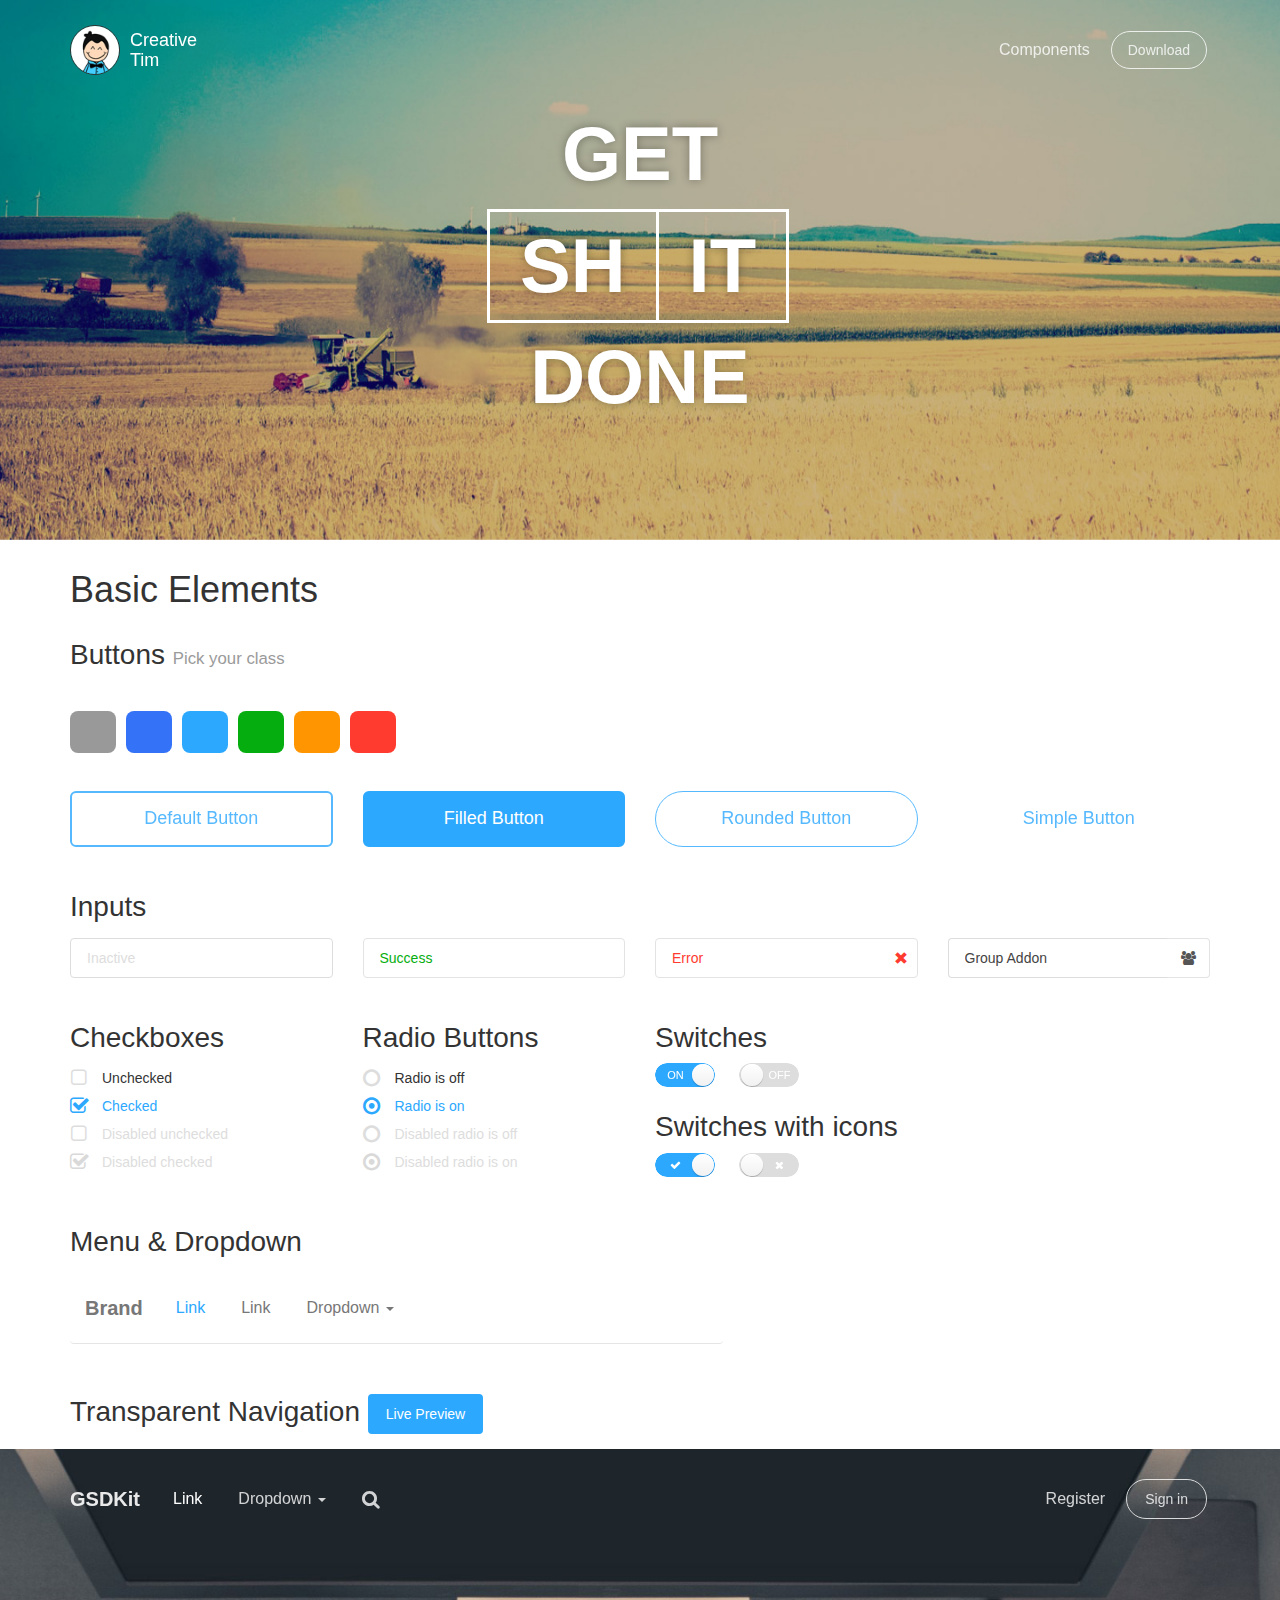
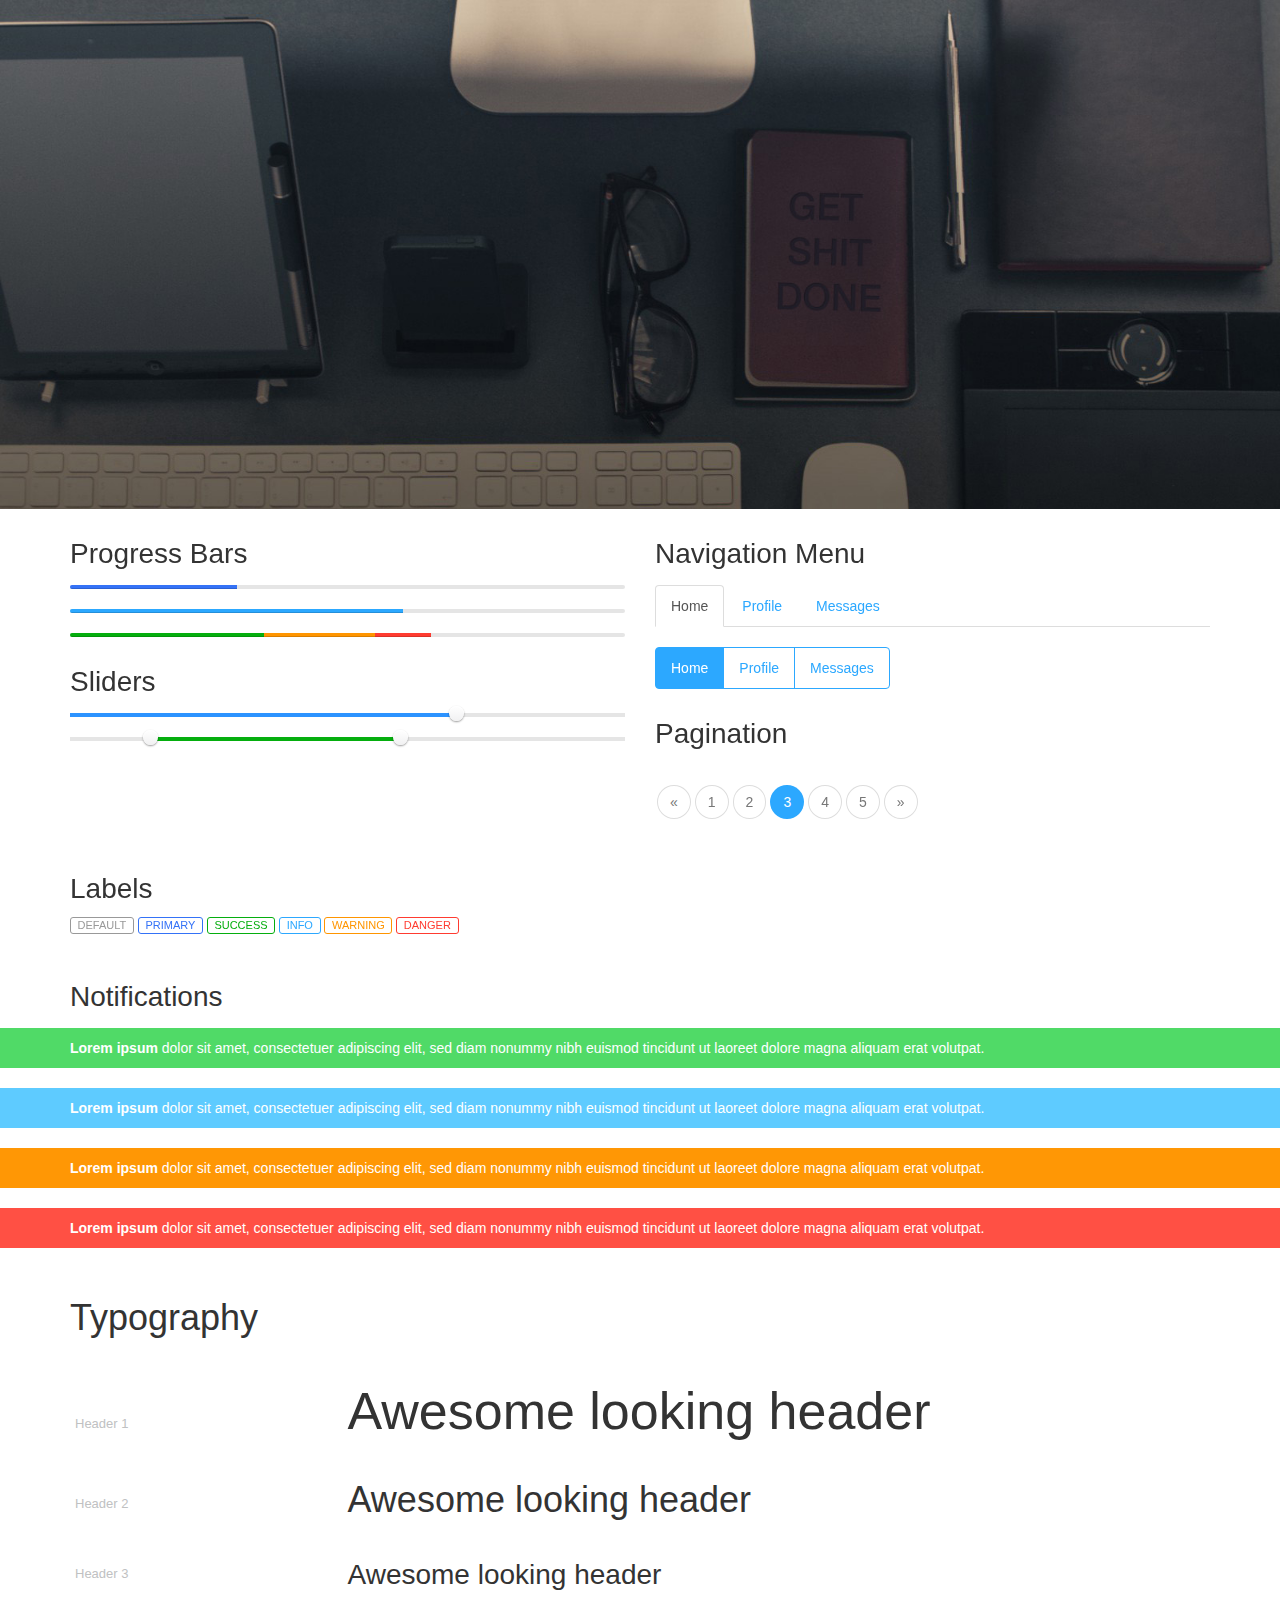
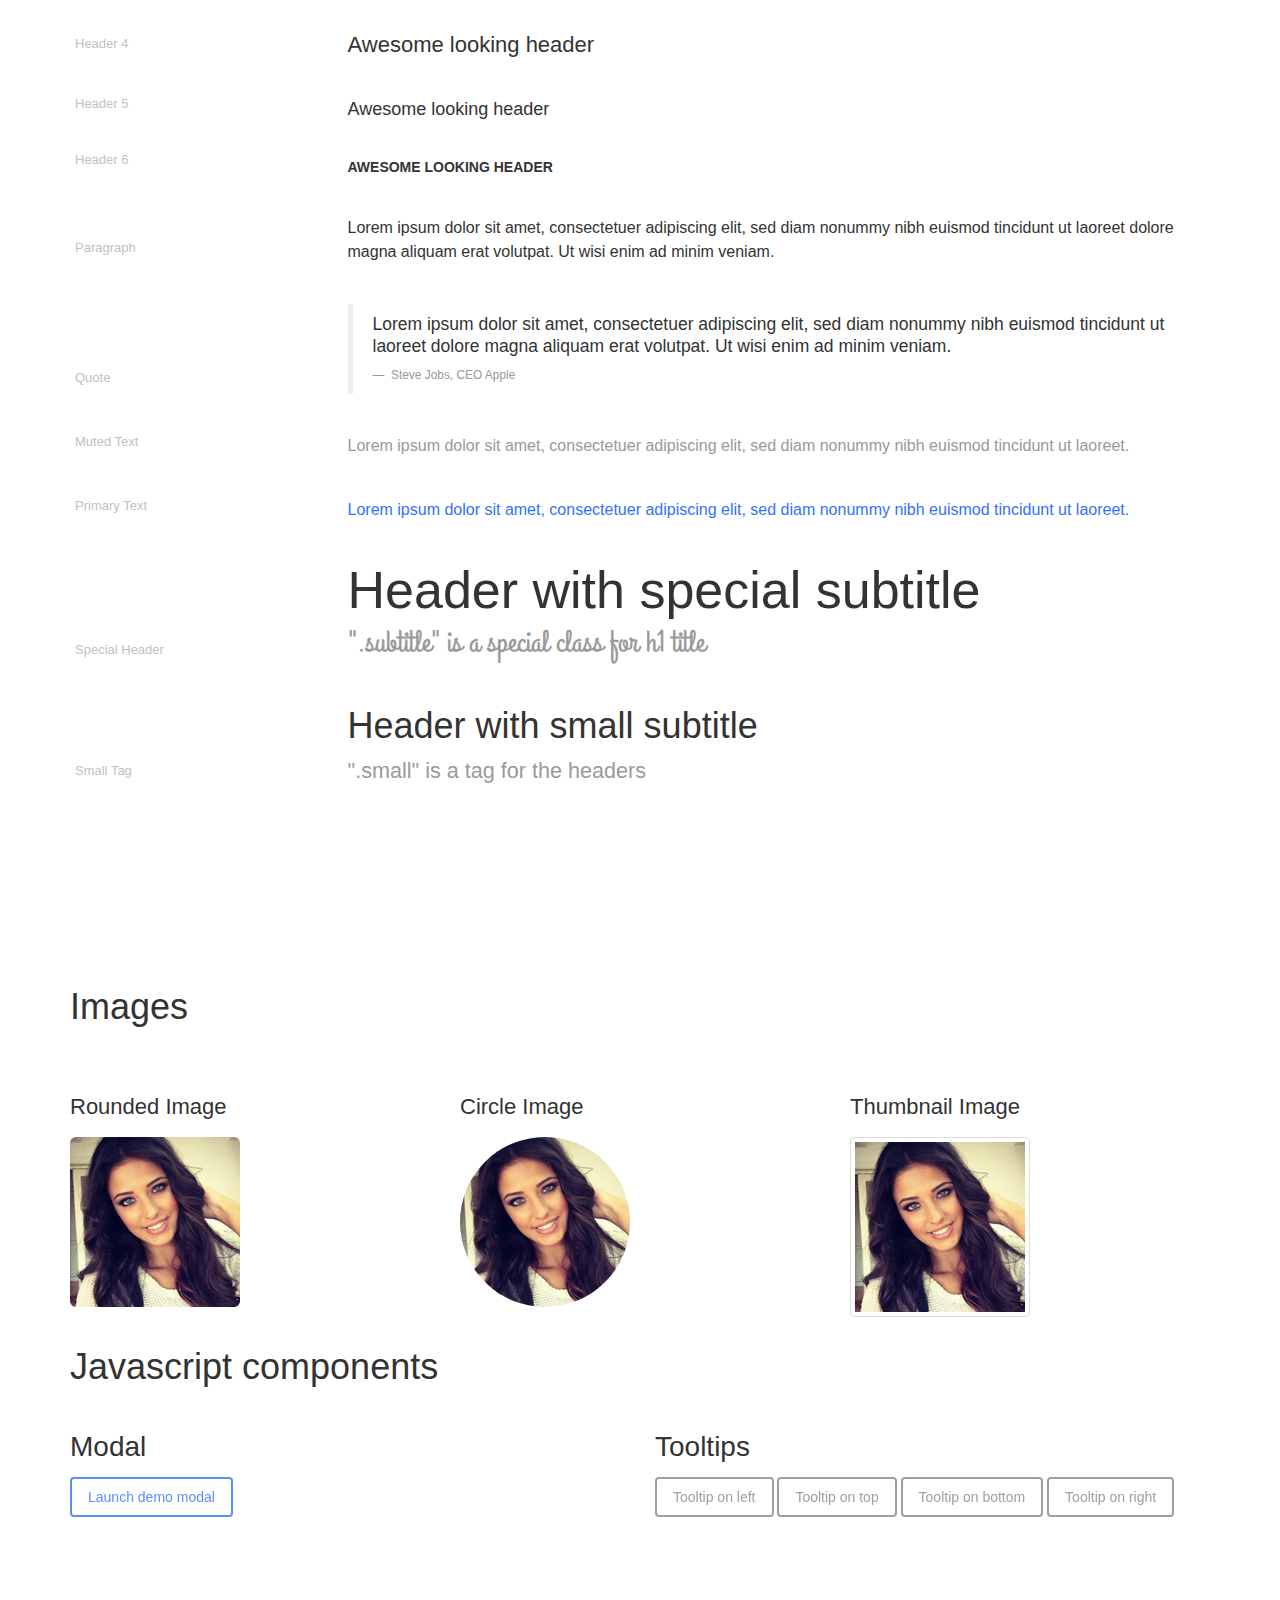
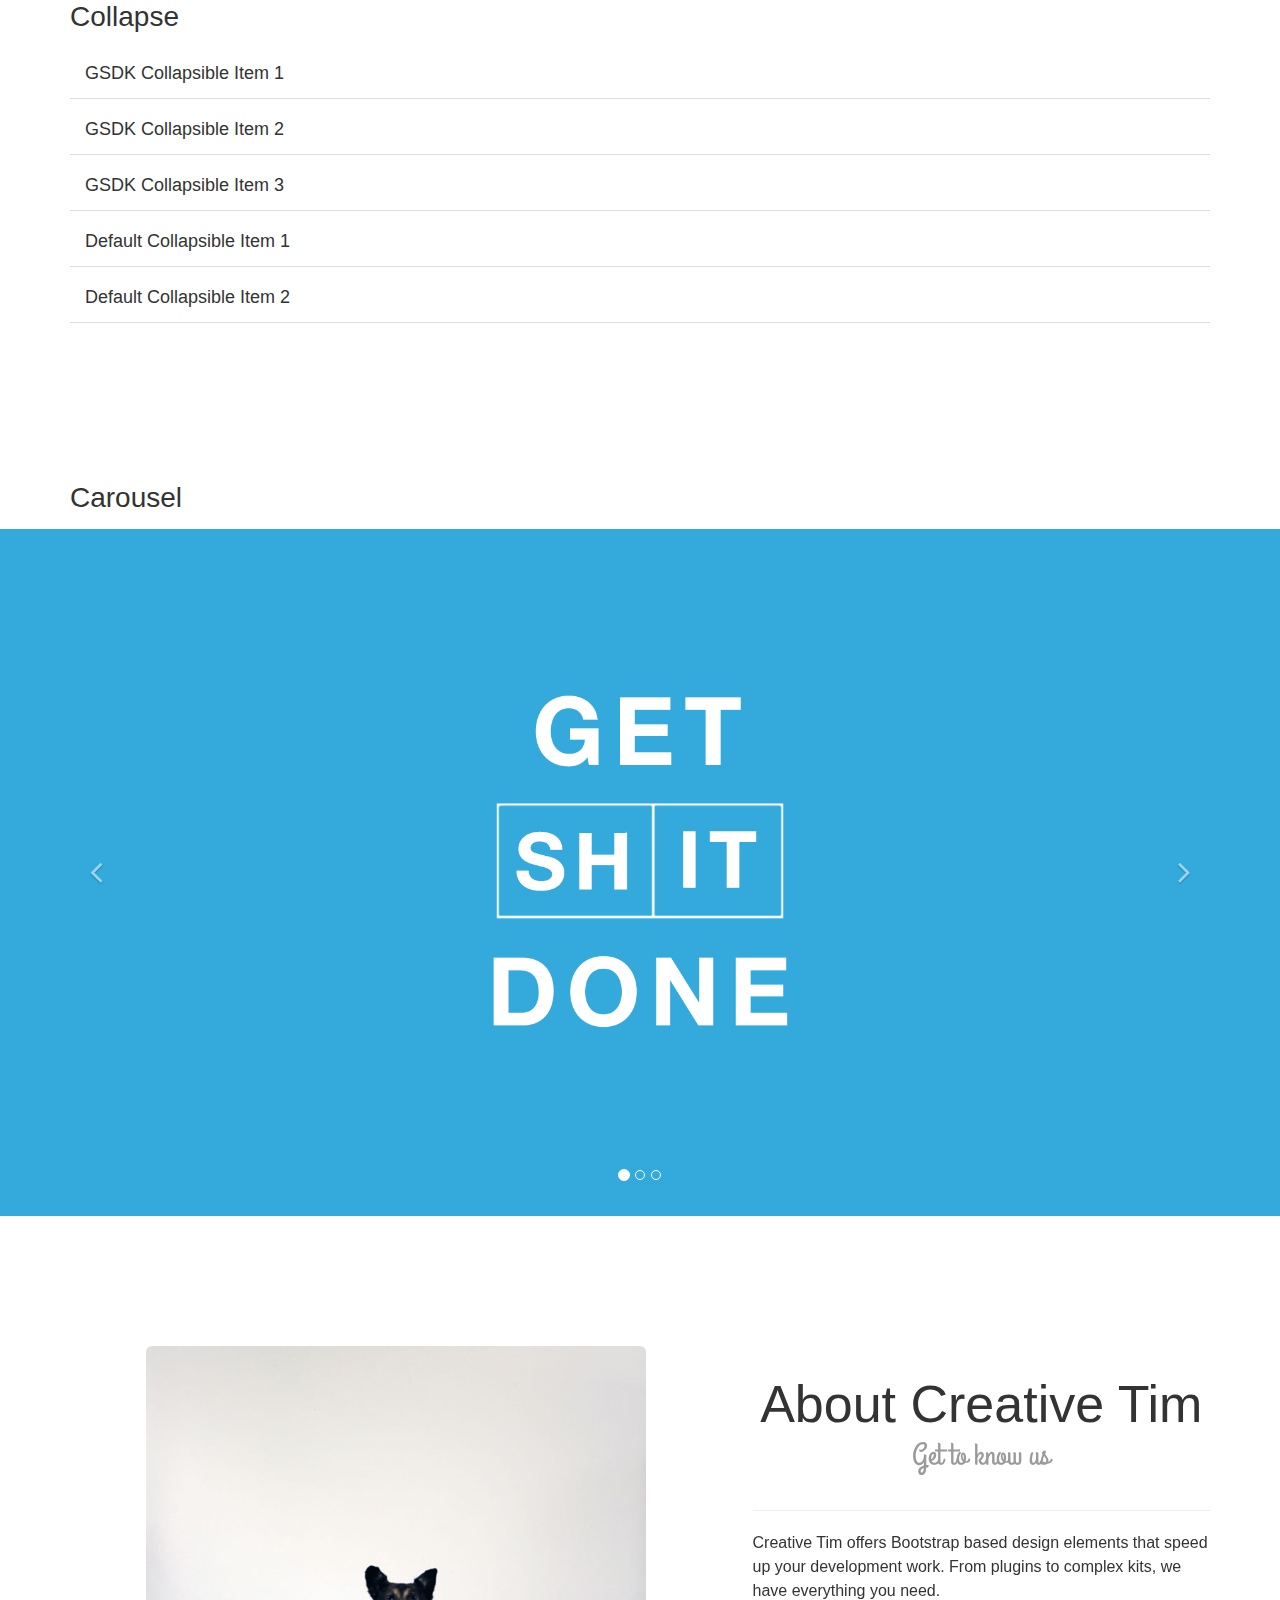
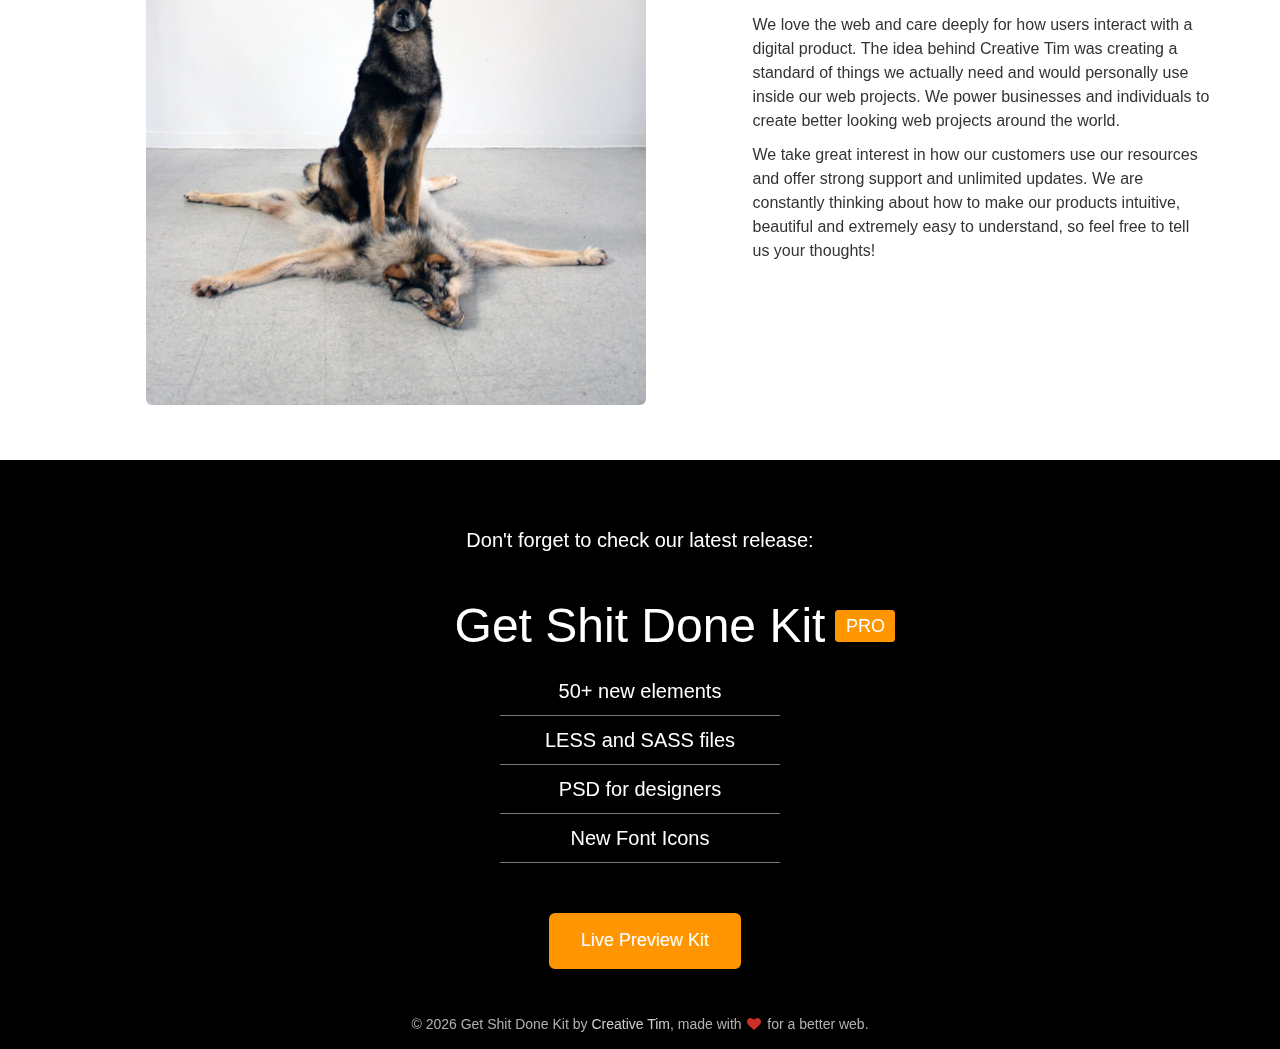
==== index.html @ a01d261f "import" ====
<!doctype html>
<html lang="en">
<head>
	<meta charset="utf-8" />
	<link rel="apple-touch-icon" sizes="76x76" href="assets/img/apple-icon.png">
	<link rel="icon" type="image/png" href="assets/img/favicon.png">	
	
	<meta http-equiv="X-UA-Compatible" content="IE=edge,chrome=1" />
	<title>Get Shit Done Kit by Creative Tim</title>

	<meta content='width=device-width, initial-scale=1.0, maximum-scale=1.0, user-scalable=0' name='viewport' />
    <meta name="viewport" content="width=device-width" />
	
    <link href="bootstrap3/css/bootstrap.css" rel="stylesheet" />
	<link href="assets/css/gsdk.css" rel="stylesheet" />  
    <link href="assets/css/demo.css" rel="stylesheet" /> 
    
    <!--     Font Awesome     -->
    <link href="bootstrap3/css/font-awesome.css" rel="stylesheet">
    <link href='http://fonts.googleapis.com/css?family=Grand+Hotel' rel='stylesheet' type='text/css'>
</head>
<body>
<div id="navbar-full">
    <div class="container">
        <nav class="navbar navbar-ct-blue navbar-transparent navbar-fixed-top" role="navigation">
          
          <div class="container">
            <!-- Brand and toggle get grouped for better mobile display -->
            <div class="navbar-header">
                <button type="button" class="navbar-toggle" data-toggle="collapse" data-target="#bs-example-navbar-collapse-1">
                    <span class="sr-only">Toggle navigation</span>
                    <span class="icon-bar"></span>
                    <span class="icon-bar"></span>
                    <span class="icon-bar"></span>
                </button>
                <a href="http://creative-tim.com">
                     <div class="logo-container">
                        <div class="logo">
                            <img src="assets/img/new_logo.png">
                        </div>
                        <div class="brand">
                            Creative Tim
                        </div>
                    </div>
                </a>
            </div>
        
            <!-- Collect the nav links, forms, and other content for toggling -->
            <div class="collapse navbar-collapse" id="bs-example-navbar-collapse-1">
              <ul class="nav navbar-nav navbar-right">
                    <li><a href="components.html">Components</a></li>
                    
                    <li><a href="http://www.creative-tim.com/product/get-shit-done-kit" class="btn btn-round btn-default">Download</a></li>
               </ul>
              
            </div><!-- /.navbar-collapse -->
          </div><!-- /.container-fluid -->
        </nav>
    </div><!--  end container-->
    
    <div class='blurred-container'>
        <div class="motto">
            <div>Get</div>
            <div class="border no-right-border">Sh</div><div class="border">it</div>
            <div>Done</div>
        </div>
        <div class="img-src" style="background-image: url('assets/img/cover_4.jpg')"></div>
        <div class='img-src blur' style="background-image: url('assets/img/cover_4_blur.jpg')"></div>
    </div>
    
</div>     
    


<div class="main">
    <div class="container tim-container">
       
        <div class="tim-title">
            <h2>Basic Elements</h2>
        </div>
        
        <div id="buttons">
                <div class="tim-title">
                    <h3>Buttons <small> Pick your class </small></h3>
                </div>
                
                <div class="row tim-row">
                    <div class="col-md-6">
                        <div class="pick-class">
                            <span class="pick-class-label label-default label-fill label-tooltip" data-toggle="tooltip" data-placement="top" title="Default" new-class="btn-default"> </span>
                            <span class="pick-class-label label-primary label-fill label-tooltip" data-toggle="tooltip" data-placement="top" title="Primary" new-class="btn-primary"> </span>
                            <span class="pick-class-label label-info label-fill label-tooltip" data-toggle="tooltip" data-placement="top" title="Info" new-class="btn-info"> </span>
                            <span class="pick-class-label label-success label-fill label-tooltip" data-toggle="tooltip" data-placement="top" title="Success" new-class="btn-success"> </span>
                            <span class="pick-class-label label-warning label-fill label-tooltip" data-toggle="tooltip" data-placement="top" title="Warning" new-class="btn-warning"> </span>
                            <span class="pick-class-label label-danger label-fill label-tooltip" data-toggle="tooltip" data-placement="top" title="Danger" new-class="btn-danger"> </span>
                        </div>
                    </div>
                </div>
                <div class="row tim-row" id="display-buttons" data-class="btn-info">
                    <div class="col-md-3 col-sm-6">
                        <button href="#fakelink" class="btn btn-block btn-lg btn-info">Default Button</button>
                    </div>
                    <div class="col-md-3 col-sm-6">
                        <button href="#fakelink" class="btn btn-block btn-lg btn-info btn-fill">Filled Button</button>
                    </div>
                    <div class="col-md-3 col-sm-6">
                        <button href="#fakelink" class="btn btn-block btn-lg btn-info btn-round">Rounded Button</button>
                    </div>
                    
                    <div class="col-md-3 col-sm-6">
                        <button href="#fakelink" class="btn btn-block btn-lg btn-info btn-simple">Simple Button</button>
                    </div>
                </div> <!-- end row -->               
        </div>
    <!-- end buttons div -->
    
        <div id="inputs">
            <div class="tim-title">
                <h3>Inputs</h3>
            </div>
            
             <div class="row">
                    <div class="col-sm-3">
                	<div class="form-group">
        	        	<input type="text" value="" placeholder="Inactive" class="form-control" />
                	</div>          
                </div>
                
                <div class="col-sm-3">
                  <div class="form-group has-success">
                    <input type="text" value="Success" class="form-control" />
                  </div>
                </div>
                
                <div class="col-sm-3">
                  <div class="form-group has-error has-feedback">
                    <input type="text" value="Error" class="form-control" />
                    <span class="glyphicon glyphicon-remove form-control-feedback"></span>
                  </div>
                </div>
    
                <div class="col-sm-3">
                	<div class="input-group">
                	<!-- 	   Since the css properties cannot check the previous sibling of an element and for the design consistency we recommend to use the "input-group-addon" after the "form-control" like in this example -->
                      <input type="text" value="Group Addon" class="form-control">
                      <span class="input-group-addon"><i class="fa fa-group"></i></span>
                    </div>       
                </div>
              </div> <!-- end row -->
            
            <div class="row">
                <div class="col-sm-3">
                    <div class="tim-title">
                        <h3>Checkboxes</h3>
                    </div>
                    
                      <label class="checkbox" for="checkbox1">
                        <input type="checkbox" value="" id="checkbox1" data-toggle="checkbox">
                        Unchecked
                      </label>
                      <label class="checkbox" for="checkbox2">
                        <input type="checkbox" value="" id="checkbox2" data-toggle="checkbox" checked>
                        Checked
                      </label>
                      <label class="checkbox" for="checkbox3">
                        <input type="checkbox" value="" id="checkbox3" data-toggle="checkbox" disabled>
                        Disabled unchecked
                      </label>
                      <label class="checkbox" for="checkbox4">
                        <input type="checkbox" value="" id="checkbox4" data-toggle="checkbox" disabled checked>
                        Disabled checked
                      </label>
                </div>
                
                <div class="col-sm-3">
                    <div class="tim-title">
                        <h3>Radio Buttons</h3>
                    </div>
                    
                       <label class="radio">
                        <input type="radio" name="optionsRadios" data-toggle="radio" id="optionsRadios1" value="option1">
                        <i></i>Radio is off
                      </label>
                      <label class="radio">
                        <input type="radio" name="optionsRadios" data-toggle="radio" id="optionsRadios2" value="option1" checked>
                        <i></i>Radio is on
                      </label>
            
                      <label class="radio">
                        <input type="radio" name="optionsRadiosDisabled" data-toggle="radio" id="optionsRadios3" value="option2" disabled>
                        <i></i>Disabled radio is off
                      </label>
                      <label class="radio">
                        <input type="radio" name="optionsRadiosDisabled" data-toggle="radio" id="optionsRadios4" value="option2" checked disabled>
                        <i></i>Disabled radio is on
                      </label>
                    
                </div>      
                
                <div class="col-sm-3">
                    <div class="tim-title">
                        <h3>Switches</h3>
                        <!--                    
                        
                        The colors for checkbox: ct-blue[default], ct-azure, ct-orange, ct-green, ct-red    
                        <input type="checkbox" checked data-toggle="switch" class="ct-red"/> 
                         
                         -->
                        <input type="checkbox" checked data-toggle="switch" class="ct-info"/>
                        <input type="checkbox" data-toggle="switch" />
                        <h3>Switches with icons</h3>
                        <div class="switch"
                          data-on-label="<i class='fa fa-check'></i>"
                          data-off-label="<i class='fa fa-times'></i>">
                          <input type="checkbox" checked/>
                        </div>
                        <div class="switch"
                          data-on-label="<i class='fa fa-check'></i>"
                          data-off-label="<i class='fa fa-times'></i>">
                          <input type="checkbox"/>
                        </div>
                    </div>
                </div> 
  
                <div class="col-sm-3">
                   
                </div>               
                    
            </div><!--  end row -->
    
        </div><!--  end inputs -->
        
        <div id="menu-dropdown">
            <div class="row">
                <div class="col-md-7">
                    <div class="tim-title">
                        <h3>Menu & Dropdown</h3>
                    </div>
                    
                    <div id="navbar">
                        <nav class="navbar navbar-default">
                          <div class="container-fluid">
                            <!-- Brand and toggle get grouped for better mobile display -->
                            <div class="navbar-header">
                              <button type="button" class="navbar-toggle" data-toggle="collapse" data-target="#bs-example-navbar-collapse-1">
                                <span class="sr-only">Toggle navigation</span>
                                <span class="icon-bar"></span>
                                <span class="icon-bar"></span>
                                <span class="icon-bar"></span>
                              </button>
                              <a class="navbar-brand" href="#gsdk">Brand</a>
                            </div>
                        
                            <!-- Collect the nav links, forms, and other content for toggling -->
                            <div class="collapse navbar-collapse" id="bs-example-navbar-collapse-1">
                              <ul class="nav navbar-nav">
                                <li class="active"><a href="#gsdk">Link</a></li>
                                <li><a href="#gsdk">Link</a></li>
                                <li class="dropdown">
                                  <a href="#gsdk" class="dropdown-toggle" data-toggle="dropdown">Dropdown <b class="caret"></b></a>
                                  <ul class="dropdown-menu">
                                    <li><a href="#gsdk">Action</a></li>
                                    <li><a href="#gsdk">Another action</a></li>
                                    <li><a href="#gsdk">Something else here</a></li>
                                    <li class="divider"></li>
                                    <li><a href="#gsdk">Separated link</a></li>
                                    <li class="divider"></li>
                                    <li><a href="#gsdk">One more separated link</a></li>
                                  </ul>
                                </li>
                              </ul>
                            </div><!-- /.navbar-collapse -->
                          </div><!-- /.container-fluid -->
                        </nav>
                    
                    </div><!--  end navbar -->
                    
                </div>
                
            </div> <!-- end row -->
        </div> <!-- end menu-dropdown -->
        <div class="tim-title">
        <h3>Transparent Navigation
             <a href="navbar-transparent.html" target="_blank" class="btn btn-info btn-fill">Live Preview</a>
        </h3>


    </div>
    </div>
</div>
 <div id="navbar-full">
    <div id="navbar">
    <div class="navigation-example">
         <nav class="navbar navbar-default navbar-transparent" role="navigation-demo">
          <div class="container">
            <!-- Brand and toggle get grouped for better mobile display -->
            <div class="navbar-header">
              <button type="button" class="navbar-toggle" data-toggle="collapse" data-target="#navigation-example-2">
                <span class="sr-only">Toggle navigation</span>
                <span class="icon-bar"></span>
                <span class="icon-bar"></span>
                <span class="icon-bar"></span>
              </button>
              <a class="navbar-brand" href="#gsdk">GSDKit</a>
            </div>
        
        <!-- Collect the nav links, forms, and other content for toggling -->
            <div class="collapse navbar-collapse" id="navigation-example-2">
              <ul class="nav navbar-nav">
                <li class="active"><a href="#gsdk">Link</a></li>
                <li class="dropdown">
                      <a href="#gsdk" class="dropdown-toggle" data-toggle="dropdown">Dropdown <b class="caret"></b></a>
                      <ul class="dropdown-menu">
                        <li><a href="#gsdk">Action</a></li>
                        <li><a href="#gsdk">Another action</a></li>
                        <li><a href="#gsdk">Something</a></li>
                        <li><a href="#gsdk">Another action</a></li>
                        <li><a href="#gsdk">Something</a></li>
                        <li class="divider"></li>
                        <li><a href="#gsdk">Separated link</a></li>
                      </ul>
                </li>
                <li>
                    <a href="javascript:void(0);" data-toggle="search" class="hidden-xs"><i class="fa fa-search"></i></a>
                </li>
              </ul>
               <form class="navbar-form navbar-left navbar-search-form" role="search">                  
                 <div class="form-group">
                      <input type="text" value="" class="form-control" placeholder="Search...">
                 </div> 
              </form>
              <ul class="nav navbar-nav navbar-right">
                    <li><a href="#gsdk">Register</a></li>
                    
                    <li><button href="#gsdk" class="btn btn-round btn-default">Sign in</button></li>
               </ul>
              
            </div><!-- /.navbar-collapse -->

          </div><!-- /.container-fluid -->
        </nav>        
            <div class="img-src" style="background-image: url('assets/img/bg.jpg')"></div>
        </div>
    </div><!--  end navbar -->

</div> <!-- end menu-dropdown -->

<div class="main">
    <div class="container tim-container">
         <div id="sliders-navigation">
            <div class="row">
                <div class="col-md-6 ">
                    <div class="tim-title">
                        <h3>Progress Bars</h3>
                    </div>
                    <div class="progress">
                      <div class="progress-bar" role="progressbar" aria-valuenow="60" aria-valuemin="0" aria-valuemax="100" style="width: 30%;">
                        <span class="sr-only">60% Complete</span>
                      </div>
                    </div>
                    <div class="progress">
                      <div class="progress-bar progress-bar-info" role="progressbar" aria-valuenow="60" aria-valuemin="0" aria-valuemax="100" style="width: 60%;">
                        <span class="sr-only">60% Complete</span>
                      </div>
                    </div>
                    <div class="progress">
                      <div class="progress-bar progress-bar-success" style="width: 35%">
                        <span class="sr-only">35% Complete (success)</span>
                      </div>
                      <div class="progress-bar progress-bar-warning" style="width: 20%">
                        <span class="sr-only">20% Complete (warning)</span>
                      </div>
                      <div class="progress-bar progress-bar-danger" style="width: 10%">
                        <span class="sr-only">10% Complete (danger)</span>
                      </div>
                    </div>
                    <div class="tim-title">
                        <h3>Sliders</h3>
                    </div>
                    <div id="slider-default" class="slider-info"></div>
                    <br>
                    <div id="slider-range" class="slider-success"></div>
                    
                </div>
                
                <div class="col-md-6">
                     <div class="tim-title">
                        <h3>Navigation Menu</h3>
                    </div>    
                    
                    <ul class="nav nav-tabs">
                      <li class="active"><a href="#Bla">Home</a></li>
                      <li><a href="#nice">Profile</a></li>
                      <li><a href="#best">Messages</a></li>
                      
                    </ul>
                    <br />
                    <ul class="nav nav-pills">
                     <!--  color-classes: "ct-blue", "ct-azure", "ct-orange", "ct-red", "ct-green"
                           special-classes: "no-border"        
                     -->
                      <li class="active"><a href="#gsdk">Home</a></li>
                      <li><a href="#gsdk"> Profile</a></li>
                      <li><a href="#gsdk">Messages</a></li>
                    </ul>
                    
                    <div class="tim-title">
                        <h3>Pagination</h3>
                    </div>  
                    <ul class="pagination"> 
                     <!--   color-classes: "ct-blue", "ct-azure", "ct-orange", "ct-red", "ct-green"
                            special-classes: "no-border"        
                     -->
                      <li><a href="#gsdk">&laquo;</a></li>
                      <li><a href="#gsdk">1</a></li>
                      <li><a href="#gsdk">2</a></li>
                      <li class="active"><a href="#gsdk">3</a></li>
                      <li><a href="#gsdk">4</a></li>
                      <li><a href="#gsdk">5</a></li>
                      <li><a href="#gsdk">&raquo;</a></li>
                    </ul>      
                </div>
            </div>
        </div><!--  end sliders-navigation -->
        
        
        <div id="labels-badges">
            <div class="row">
                <div class="col-md-6">
                    <div class="tim-title">
                        <h3>Labels</h3>
                        <span class="label label-default">Default</span>
                        <span class="label label-primary">Primary</span>
                        <span class="label label-success">Success</span>
                        <span class="label label-info">Info</span>
                        <span class="label label-warning">Warning</span>
                        <span class="label label-danger">Danger</span>
                    </div>
                </div>
                <div class="col-md-6">
                </div>
            </div> <!-- end row -->
        </div> <!-- end labels-badges -->
        <div class="tim-title">
            <h3>Notifications</h3>
        </div> 
    </div>
</div>

<div id="notifications">
<!--            De scris la tutorial sa bage in container  -->
    <div class="alert alert-success">
        <div class="container">
        <b>Lorem ipsum</b> dolor sit amet, consectetuer adipiscing elit, sed diam nonummy nibh euismod tincidunt ut laoreet dolore magna aliquam erat volutpat.
        </div>
    </div>
    <div class="alert alert-info">
        <div class="container">
        <b>Lorem ipsum</b> dolor sit amet, consectetuer adipiscing elit, sed diam nonummy nibh euismod tincidunt ut laoreet dolore magna aliquam erat volutpat.
        </div>
    </div>
    <div class="alert alert-warning">
         <div class="container">
             <b>Lorem ipsum</b> dolor sit amet, consectetuer adipiscing elit, sed diam nonummy nibh euismod tincidunt ut laoreet dolore magna aliquam erat volutpat.
        </div>
    </div>
    <div class="alert alert-danger">
         <div class="container">
             <b>Lorem ipsum</b> dolor sit amet, consectetuer adipiscing elit, sed diam nonummy nibh euismod tincidunt ut laoreet dolore magna aliquam erat volutpat.
        </div>
    </div>
    <div class="clearfix"></div>
</div><!--  end notifications -->    
        
<div class="main">
    <div class="container tim-container">
        <div class="tim-title">
            <h2>Typography</h2>
        </div>   
        <div id="typography">
            <div class="row">
                <div class="tim-typo">
                    <h1><span class="tim-note">Header 1</span>Awesome looking header </h1>
                </div>
                <div class="tim-typo">
                    <h2><span class="tim-note">Header 2</span>Awesome looking header</h2>
                </div>
                <div class="tim-typo">
                    <h3><span class="tim-note">Header 3</span>Awesome looking header</h3>
                </div>
                <div class="tim-typo">
                    <h4><span class="tim-note">Header 4</span>Awesome looking header</h4>
                </div>
                <div class="tim-typo">
                    <h5><span class="tim-note">Header 5</span>Awesome looking header</h5>
                </div>
                 <div class="tim-typo">
                    <h6><span class="tim-note">Header 6</span>Awesome looking header</h6>
                </div>
                <div class="tim-typo">
                    <p><span class="tim-note">Paragraph</span>            Lorem ipsum dolor sit amet, consectetuer adipiscing elit, sed diam nonummy nibh euismod tincidunt ut laoreet dolore magna aliquam erat volutpat. Ut wisi enim ad minim veniam.</p>
                </div>
                <div class="tim-typo">
                    <span class="tim-note">Quote</span>      
                    <blockquote> 
                     <p>
                     Lorem ipsum dolor sit amet, consectetuer adipiscing elit, sed diam nonummy nibh euismod tincidunt ut laoreet dolore magna aliquam erat volutpat. Ut wisi enim ad minim veniam.
                     </p>
                     <small>
                     Steve Jobs, CEO Apple
                     </small>
                    </blockquote>
                </div>
                
                <div class="tim-typo">
                    <span class="tim-note">Muted Text</span>
                    <p class="text-muted">            
                    Lorem ipsum dolor sit amet, consectetuer adipiscing elit, sed diam nonummy nibh euismod tincidunt ut laoreet.
                    </p>
                </div> 
                <div class="tim-typo">
                    <!-- 
                    
                     there are also "text-info", "text-success", "text-warning", "text-warning" clases for the text 
                     
                     -->
                    <span class="tim-note">Primary Text</span>
                    <p class="text-primary">            
                    Lorem ipsum dolor sit amet, consectetuer adipiscing elit, sed diam nonummy nibh euismod tincidunt ut laoreet.
                    </p>
                </div> 
                <div class="tim-typo">
                    <h1><span class="tim-note">Special Header</span>Header with special subtitle <small class="subtitle">".subtitle" is a special class for h1 title</small> </h1>
                </div>
                <div class="tim-typo">
                    <h2><span class="tim-note">Small Tag</span>Header with small subtitle <br><small>".small" is a tag for the headers</small> </h2>
                </div>                                  
            </div>
        </div> 
        <!--   end typography -->
        <div class="space"></div>
        <div id="images">
             <div class="tim-title">
                <h2>Images</h2>
            </div>
            <br>
            <div class="row">
                <div class="col-md-4 col-sm-6">
                    <h4>Rounded Image</h4>
                    <img src="assets/img/mockup.png" alt="Rounded Image" class="img-rounded">
                    
                </div>
                <div class="col-md-4 col-sm-6">
                    <h4>Circle Image</h4>
                    <img src="assets/img/mockup.png" alt="Circle Image" class="img-circle">
                   
                </div>
                <div class="col-md-4 col-sm-6">
                    <h4>Thumbnail Image</h4>
                    <img src="assets/img/mockup.png" alt="Thumbnail Image" class="img-thumbnail">
                    
                </div>
            </div>
            <div class="row">
            
            </div>
        </div>  
    <!--   end images -->
        
        <div class="tim-title">
            <h2>Javascript components</h2>
        </div>
        
        <div class="row">
            <div class="col-md-6">
                <div class="tim-title">
                    <h3>Modal</h3>
                </div>
                
                <!-- Button trigger modal -->
                <button class="btn btn-primary" data-toggle="modal" data-target="#myModal">
                  Launch demo modal
                </button>
                
                <!-- Modal -->
                <div class="modal fade" id="myModal" tabindex="-1" role="dialog" aria-labelledby="myModalLabel" aria-hidden="true">
                  <div class="modal-dialog">
                    <div class="modal-content">
                      <div class="modal-header">
                        <button type="button" class="close" data-dismiss="modal" aria-hidden="true">&times;</button>
                        <h4 class="modal-title" id="myModalLabel">Modal title</h4>
                      </div>
                      <div class="modal-body">
                        ...
                      </div>
                      <div class="modal-footer">
                        <button type="button" class="btn btn-default btn-simple" data-dismiss="modal">Close</button>
                        <div class="divider"></div>
                        <button type="button" class="btn btn-info btn-simple">Save</button>
                      </div>
                    </div>
                  </div>
                </div>
                
                
            </div>
            
         <!--    end modal -->
            
            <div class="col-md-6">
                <div id="tooltips">
                    <div class="tim-title">
                        <h3>Tooltips</h3>
                    </div>
                    <button type="button" class="btn btn-default btn-tooltip" data-toggle="tooltip" data-placement="left" title="Tooltip on left">Tooltip on left</button>
        
        <button type="button" class="btn btn-default btn-tooltip" data-toggle="tooltip" data-placement="top" title="Tooltip on top">Tooltip on top</button>
        
        <button type="button" class="btn btn-default btn-tooltip" data-toggle="tooltip" data-placement="bottom" title="Tooltip on bottom">Tooltip on bottom</button>
        
        <button type="button" class="btn btn-default btn-tooltip" data-toggle="tooltip" data-placement="right" title="Tooltip on right">Tooltip on right</button>
                </div>
            </div>
            <div class="clearfix"></div><br><br>
        <!--     end tooltips -->
            
        </div><!--  end row -->
    
        <div class="tim-title">
            <h3>Collapse</h3>
        </div>
        <div id="acordeon">
            
            <div class="panel-group" id="accordion">
              <div class="panel panel-default">
                <div class="panel-heading">
                  <h4 class="panel-title">
                    <a data-target="#collapseOne" href="#collapseOne" data-toggle="gsdk-collapse">
                      GSDK Collapsible Item 1
                    </a>
                  </h4>
                </div>
                <div id="collapseOne" class="panel-collapse collapse">
                  <div class="panel-body">
                    Anim pariatur cliche reprehenderit, enim eiusmod high life accusamus terry richardson ad squid. 3 wolf moon officia aute, non cupidatat skateboard dolor brunch. Food truck quinoa nesciunt laborum eiusmod. Brunch 3 wolf moon tempor, sunt aliqua put a bird on it squid single-origin coffee nulla assumenda shoreditch et. Nihil anim keffiyeh helvetica, craft beer labore wes anderson cred nesciunt sapiente ea proident. Ad vegan excepteur butcher vice lomo. Leggings occaecat craft beer farm-to-table, raw denim aesthetic synth nesciunt you probably haven't heard of them accusamus labore sustainable VHS.
                  </div>
                </div>
              </div>
              <div class="panel panel-default">
                <div class="panel-heading">
                  <h4 class="panel-title">
                    <a data-target="#collapseTwo" href="#collapseTwo" data-toggle="gsdk-collapse">
                      GSDK Collapsible Item 2
                    </a>
                  </h4>
                </div>
                <div id="collapseTwo" class="panel-collapse collapse">
                  <div class="panel-body">
                    Anim pariatur cliche reprehenderit, enim eiusmod high life accusamus terry richardson ad squid. 3 wolf moon officia aute, non cupidatat skateboard dolor brunch. Food truck quinoa nesciunt laborum eiusmod. Brunch 3 wolf moon tempor, sunt aliqua put a bird on it squid single-origin coffee nulla assumenda shoreditch et. Nihil anim keffiyeh helvetica, craft beer labore wes anderson cred nesciunt sapiente ea proident. Ad vegan excepteur butcher vice lomo. Leggings occaecat craft beer farm-to-table, raw denim aesthetic synth nesciunt you probably haven't heard of them accusamus labore sustainable VHS.
                  </div>
                </div>
              </div>
              <div class="panel panel-default">
                <div class="panel-heading">
                  <h4 class="panel-title">
                    <a data-target="#collapseThree" href="#collapseTwo" data-toggle="gsdk-collapse">
                      GSDK Collapsible Item 3
                    </a>
                  </h4>
                </div>
                <div id="collapseThree" class="panel-collapse collapse">
                  <div class="panel-body">
                    Anim pariatur cliche reprehenderit, enim eiusmod high life accusamus terry richardson ad squid. 3 wolf moon officia aute, non cupidatat skateboard dolor brunch. Food truck quinoa nesciunt laborum eiusmod. Brunch 3 wolf moon tempor, sunt aliqua put a bird on it squid single-origin coffee nulla assumenda shoreditch et. Nihil anim keffiyeh helvetica, craft beer labore wes anderson cred nesciunt sapiente ea proident. Ad vegan excepteur butcher vice lomo. Leggings occaecat craft beer farm-to-table, raw denim aesthetic synth nesciunt you probably haven't heard of them accusamus labore sustainable VHS.
                  </div>
                </div>
              </div>
              <div class="panel panel-default">
                <div class="panel-heading">
                  <h4 class="panel-title">
                    <a data-toggle="collapse" href="#collapseFour">
                      Default Collapsible Item 1
                    </a>
                  </h4>
                </div>
                <div id="collapseFour" class="panel-collapse collapse">
                  <div class="panel-body">
                    Anim pariatur cliche reprehenderit, enim eiusmod high life accusamus terry richardson ad squid. 3 wolf moon officia aute, non cupidatat skateboard dolor brunch. Food truck quinoa nesciunt laborum eiusmod. Brunch 3 wolf moon tempor, sunt aliqua put a bird on it squid single-origin coffee nulla assumenda shoreditch et. Nihil anim keffiyeh helvetica, craft beer labore wes anderson cred nesciunt sapiente ea proident. Ad vegan excepteur butcher vice lomo. Leggings occaecat craft beer farm-to-table, raw denim aesthetic synth nesciunt you probably haven't heard of them accusamus labore sustainable VHS.
                  </div>
                </div>
              </div>
              <div class="panel panel-default">
                <div class="panel-heading">
                  <h4 class="panel-title">
                    <a data-toggle="collapse" href="#collapseFive">
                      Default Collapsible Item 2
                    </a>
                  </h4>
                </div>
                <div id="collapseFive" class="panel-collapse collapse">
                  <div class="panel-body">
                    Anim pariatur cliche reprehenderit, enim eiusmod high life accusamus terry richardson ad squid. 3 wolf moon officia aute, non cupidatat skateboard dolor brunch. Food truck quinoa nesciunt laborum eiusmod. Brunch 3 wolf moon tempor, sunt aliqua put a bird on it squid single-origin coffee nulla assumenda shoreditch et. Nihil anim keffiyeh helvetica, craft beer labore wes anderson cred nesciunt sapiente ea proident. Ad vegan excepteur butcher vice lomo. Leggings occaecat craft beer farm-to-table, raw denim aesthetic synth nesciunt you probably haven't heard of them accusamus labore sustainable VHS.
                  </div>
                </div>
              </div>
            </div>
            
        </div><!--  end acordeon -->
        
        <div class="space"></div>
        <div class="tim-title">
            <h3>Carousel</h3>
        </div>
    </div>
</div>
<div id="carousel">
    <!--    
            IMPORTANT - This carousel can have a special class for a smooth transition "gsdk-transition". Since javascript cannot be overwritten, if you want to use it, you can use the bootstrap.js or bootstrap.min.js from the GSDKit or you can open your bootstrap.js file, search for "emulateTransitionEnd(600)" and change it with "emulateTransitionEnd(1200)"     
            
    -->
    <div id="carousel-example-generic" class="carousel slide" data-ride="carousel">
      <!-- Indicators -->
      <ol class="carousel-indicators">
        <li data-target="#carousel-example-generic" data-slide-to="0" class="active"></li>
        <li data-target="#carousel-example-generic" data-slide-to="1"></li>
        <li data-target="#carousel-example-generic" data-slide-to="2"></li>
      </ol>
    
      <!-- Wrapper for slides -->
      <div class="carousel-inner">
        <div class="item active">
          <img src="assets/img/carousel_blue.png" alt="Awesome Image">
        </div>
        <div class="item">
          <img src="assets/img/carousel_green.png" alt="Awesome Image">
        </div>
        <div class="item">
          <img src="assets/img/carousel_red.png" alt="Awesome Image">
        </div>
      </div>
    
      <!-- Controls -->
      <a class="left carousel-control" href="#carousel-example-generic" data-slide="prev">
        <span class="fa fa-angle-left"></span>
      </a>
      <a class="right carousel-control" href="#carousel-example-generic" data-slide="next">
        <span class="fa fa-angle-right"></span>
      </a>
    </div>
</div> <!-- end carousel -->
<div class="main">
    <div class="container tim-container">
        <div id="extras">
            <div class="space"></div>
            <div class="row">
                <div class="col-md-7 col-md-offset-0 col-sm-10 col-sm-offset-1">
                    <div class="text-center">
                        <img src="assets/img/dulau.jpg" alt="Rounded Image" class="img-rounded img-responsive img-dog">
                    </div>
                </div>
                <div class="col-md-5 col-sm-12">
                                <h1 class="text-center">About Creative Tim
                                
                                <small class="subtitle">Get to know us</small></h1>
                                <hr>
                                <p>
                                Creative Tim offers Bootstrap based design elements that speed up your development work. From plugins to complex kits, we have everything you need. 
                                </p>
                                <p>
                                    We love the web and care deeply for how users interact with a digital product. The idea behind Creative Tim was creating a standard of things we actually need and would personally use inside our web projects. We power businesses and individuals to create better looking web projects around the world.
                                </p>
                                <p>
                                We take great interest in how our customers use our resources and offer strong support and unlimited updates. We are constantly thinking about how to make our products intuitive, beautiful and extremely easy to understand, so feel free to tell us your thoughts!                                   
                                </p>

                </div>
            </div>
        </div>
    <!--     end extras -->    
    </div>
<!-- end container -->
<div class="space-30"></div>
</div>


<!-- end main -->

<div class="parallax-pro">
    <div class="img-src" style="background-image: url('http://get-shit-done-pro.herokuapp.com/assets/img/bg6.jpg');"></div>
    <div class="container">
        <div class="row">
            <div class="col-md-12 text-center">
                <h1>
                    <small>
                       Don't forget to check our latest release:<a>
                    </small>
                </h1>
            </div>
            <div class="col-md-6 col-md-offset-3 col-md-12 text-center">
                <h1 class="hello text-center">
                   <a href="http://gsdk.creative-tim.com">Get Shit Done Kit <span class="label label-warning"> Pro</span></a>
                   <small>
                    <ul class="list-unstyled">
                        <li>50+ new elements</li>
                        <li>LESS and SASS files</li>
                        <li>PSD for designers</li>
                        <li>New Font Icons </li>
                    </ul>
                    </small>
                </h1>
                 <div class="actions">
                     <a class="btn btn-lg btn-warning btn-fill" href="http://gsdk.creative-tim.com/?ref=get-shit-done">Live Preview Kit</a>
                </div>
            </div>
        </div>
        <div class="space-30"></div>
        <div class="row">
             <div class="col-md-12 text-center">
                <div class="credits">
                    &copy; <script>document.write(new Date().getFullYear())</script> Get Shit Done Kit by <a href="http://creative-tim.com"> Creative Tim</a>, made with <i class="fa fa-heart heart" alt="love"></i> for a better web.
                </div>
            </div>
        </div>
    </div>

</div>

</body>

    <script src="jquery/jquery-1.10.2.js" type="text/javascript"></script>
	<script src="assets/js/jquery-ui-1.10.4.custom.min.js" type="text/javascript"></script>

	<script src="bootstrap3/js/bootstrap.js" type="text/javascript"></script>
	<script src="assets/js/gsdk-checkbox.js"></script>
	<script src="assets/js/gsdk-radio.js"></script>
	<script src="assets/js/gsdk-bootstrapswitch.js"></script>
	<script src="assets/js/get-shit-done.js"></script>
    <script src="assets/js/custom.js"></script>

<script type="text/javascript">
         
    $('.btn-tooltip').tooltip();
    $('.label-tooltip').tooltip();
    $('.pick-class-label').click(function(){
        var new_class = $(this).attr('new-class');  
        var old_class = $('#display-buttons').attr('data-class');
        var display_div = $('#display-buttons');
        if(display_div.length) {
        var display_buttons = display_div.find('.btn');
        display_buttons.removeClass(old_class);
        display_buttons.addClass(new_class);
        display_div.attr('data-class', new_class);
        }
    });
    $( "#slider-range" ).slider({
		range: true,
		min: 0,
		max: 500,
		values: [ 75, 300 ],
	});
	$( "#slider-default" ).slider({
			value: 70,
			orientation: "horizontal",
			range: "min",
			animate: true
	});
	$('.carousel').carousel({
      interval: 4000
    });
      
    
</script>
</html>
---- assets/css/demo.css ----
.tim-container{
    background: #ffffff;

}
.tim-row{
    margin-bottom: 20px;
}
.tim-title{
    margin-top: 30px;
    margin-bottom: 15px;
}
.tim-typo{
    padding-left: 25%;
    margin-bottom: 40px;
    position: relative;   
}
.tim-typo .tim-note{
    bottom: 10px;
    color: #c0c1c2;
    display: block;
    font-weight: 400;
    font-size: 13px;
    line-height: 13px;
    left: 0;
    margin-left: 20px;
    position: absolute;
    width: 260px;
}
.tim-row{
    margin-top: 50px;
}
.tim-row h3{
    margin-top: 0;
}
.switch{
    margin-right: 20px;
}
#navbar-full .navbar{
    border-radius: 0 !important;
    margin-bottom: 0;
}
.navigation-example{
    margin-top: 0px;
}
.space{
    height: 130px;
    display: block;
}
.navigation-example .img-src{
    background-attachment: scroll; 
}
.main{
    background-color: #FFFFFF;
}
.navigation-example{
    height: 660px;
    background-image: url('../img/bg.jpg');
    background-position: center center;
    background-size: cover;
    position: relative;
}
#notifications{
    background-color: #FFFFFF;
    display: block;
    width: 100%;
    position: relative;
}
.tim-note{
    text-transform: capitalize;
}

.card{
    background-color: #FFFFFF;
    padding: 10px 0 20px;
    width: 100%;
}
.card h3{
    margin-bottom: 20px;
}
.card button{
    margin-top: 30px;
}
.subscribe-form{
    padding-top: 20px;
}
.subscribe-form .form-control{
    
}

.space-100{
    height: 100px;
    display: block;
    width: 100%;
}

.be-social{
    padding-bottom: 20px;
/*     border-bottom: 1px solid #aaa; */
    margin: 0 auto 40px;
}
.txt-white{
    color: #FFFFFF;
}
.txt-gray{
    color: #ddd !important;
}
.footer{
    background-color: #DDDDDD;
    background-image: url('../img/cover_4_blur.jpg');
    background-attachment: fixed;
    position: relative;
}
.heart{
    color: #FF3B30;
}
.footer .overlayer{
    background-color: rgba(27, 27, 27, 0.7);
    position: relative;
}
.footer .credits {
    margin-top: 25px;
    padding: 20px 0 15px;
    text-align: center;
    color: #EEE;
}
.footer .credits a{
    color: #FFFFFF;
}
.social-share{
    float: left;
    margin-right: 8px;
}
.social-share a{
    color: #FFFFFF;
}
#subscribe_email{
    border-radius: 0;
    border-left: 0;
    border-right: 0;
}
.pick-class-label{
    border-radius: 8px;
    color: #ffffff;
    cursor: pointer;
    display: inline;
    font-size: 75%;
    font-weight: bold;
    line-height: 1;
    margin-right: 10px;
    padding: 15px 23px;
    text-align: center;
    vertical-align: baseline;
    white-space: nowrap;
}

.parallax-pro{
  width:100%;
  display: block;
  position: relative;
  background-color: #000;
}
.parallax-pro > .img-src{
    background-position: center center;
    background-repeat: no-repeat;
    background-size: cover;
    position: absolute;
    width: 100%;
    height: 100%;
    z-index: 0;
    
}
.parallax-pro:after{
    position: absolute;
    left: 0;
    top: 0;
    width: 100%;
    height: 100%;
    background-color: rgba(0,0,0,.3);
    display: block;
    content: "";
    z-index: 0;
}
.parallax-pro .container{
    padding-top: 20px;
    z-index: 1;
    position: relative;
}
.parallax-pro .hello a{
    color: #fff;
    text-decoration: none;
}
.parallax-pro .hello{
    font-size: 48px;
    font-weight: 300;
    position: relative;
/*     width: 430px; */
    margin: 30px auto 50px;
}
.parallax-pro .label{
    font-size: 18px;
    position: absolute;
    text-transform: uppercase;
    background-color: #FF9500;
    color: #FFFFFF;
    width: 60px;
    margin-top: 10px;
    margin-left: 10px;
    padding: 0;
    line-height: 30px;
    text-align: center;
    font-weight: 500;
    letter-spacing: 0;
}
.parallax-pro small{
    padding-top: 15px;
    font-size: 20px;
    display: block;
    color: #fff;
}
.parallax-pro ul{
     width: 280px;
    margin: 0 auto;
}
.parallax-pro li{
    padding: 9px 0;
    border-bottom: 1px solid #777;
}
.parallax-pro .actions{
    margin-top: 40px;
}
.parallax-pro .actions{
    margin-left: 10px;
}
.parallax-pro .motto{
    color: #FFFFFF;
    font-size: 64px;
    font-weight: 600;
    position: relative;
    text-align: center;
    text-shadow: 0 0 10px rgba(0, 0, 0, 0.27);
    text-transform: uppercase;
    z-index: 3;
    margin: 0 auto;
    top: 22%;
    width: 285px;
}
.parallax-pro .motto .pro{
    position: absolute;
    font-size: 18px;
    background-color: #FFFFFF;
    width: 70px;
    height: 70px;
    border-radius: 50%;
    text-align: center;
    line-height: 70px;
    color: #333333;
    text-shadow: 0 0 0;
}
.parallax-pro .motto .square{
       padding: 7px 14px;
    height: auto;
    width: auto;
    line-height: inherit;
    border-radius: 6px;
    bottom: 22px;
    right: -25px;
    color: #FFFFFF;
    background-color: #ff9500;
    font-weight: 300;
    background-color: #ff9500;
}
.social-share{
    margin-right: 0px;
    margin-top: 10px;
}
.footer h4{
    margin: 0px 0 20px;
}
.space-30{
    height: 30px;
    display: block;
}
.credits{
    display: block;
    margin: 15px 0;
    color: #ddd;
    opacity: .8;
}
.credits a{
    color: #FFFFFF;
}
.sharing-title{
    margin: 10px;
    line-height: 40px;
}
.social-line{
    padding: 5px 0;
}
.section-gray{
    padding: 10px 0;
    background-color: #EEE;
}
.section-gray h5{
    margin: 0;
    line-height: 40px;
}

/*   EXTRA SHIT  */
/* @cristina: fisier singular, folosit pentru efectul de blur la parallax in header */

.blurred-container{
  position:relative;
  width:100%;
  height:540px;
  top:0;
  left:0;
}
.blurred-container > .img-src{
    position:fixed;
    width:100%;
    height:540px;
    background-repeat:no-repeat;
    background-size:cover;
    background-position: center center;
}
.blur{
  opacity:0;
}

.logo-container{
    margin-top: 10px;
}
.logo-container .logo{
    overflow: hidden;
    border-radius: 50%;
    border: 1px solid #333333;
    height: 50px;
    width: 50px;
    float: left;
}
.logo-container .logo img{
    width: 100%;
}
.logo-container .brand{
    font-size: 18px;
    color: #FFFFFF;
    float: left;
    height: 50px;
    line-height: 20px;
    margin-left: 10px;
    margin-top: 5px;
    width: 60px;
}
.blurred-container .motto{
    color: #FFFFFF;
    font-size: 76px;
    font-weight: 600;

    text-align: center;
    text-shadow: 0 0 10px rgba(0, 0, 0, 0.33);
    text-transform: uppercase;
    top: 100px;
    z-index: 3;

    display: block;
    margin: 0 auto;
    position: relative;
    width: 306px;
    height: 0;
}
.blurred-container .motto .border{
    float: left;
    border: 3px solid #FFFFFF;
    padding: 0px 30px;
    text-align: center;
}
.blurred-container .motto .no-right-border{
    border-right: none;
}

@media (max-width: 768px){
    .blurred-container .motto{
        font-size: 60px;
        width: 268px;
        top: 130px;
    }
}
.main{
    background-color: #FFFFFF;
    position: relative;
}

#buttons .btn, #tooltips .btn{
    margin-bottom: 15px;
}
.img-dog{
    display: inline-block;
    margin-bottom: 25px;
}
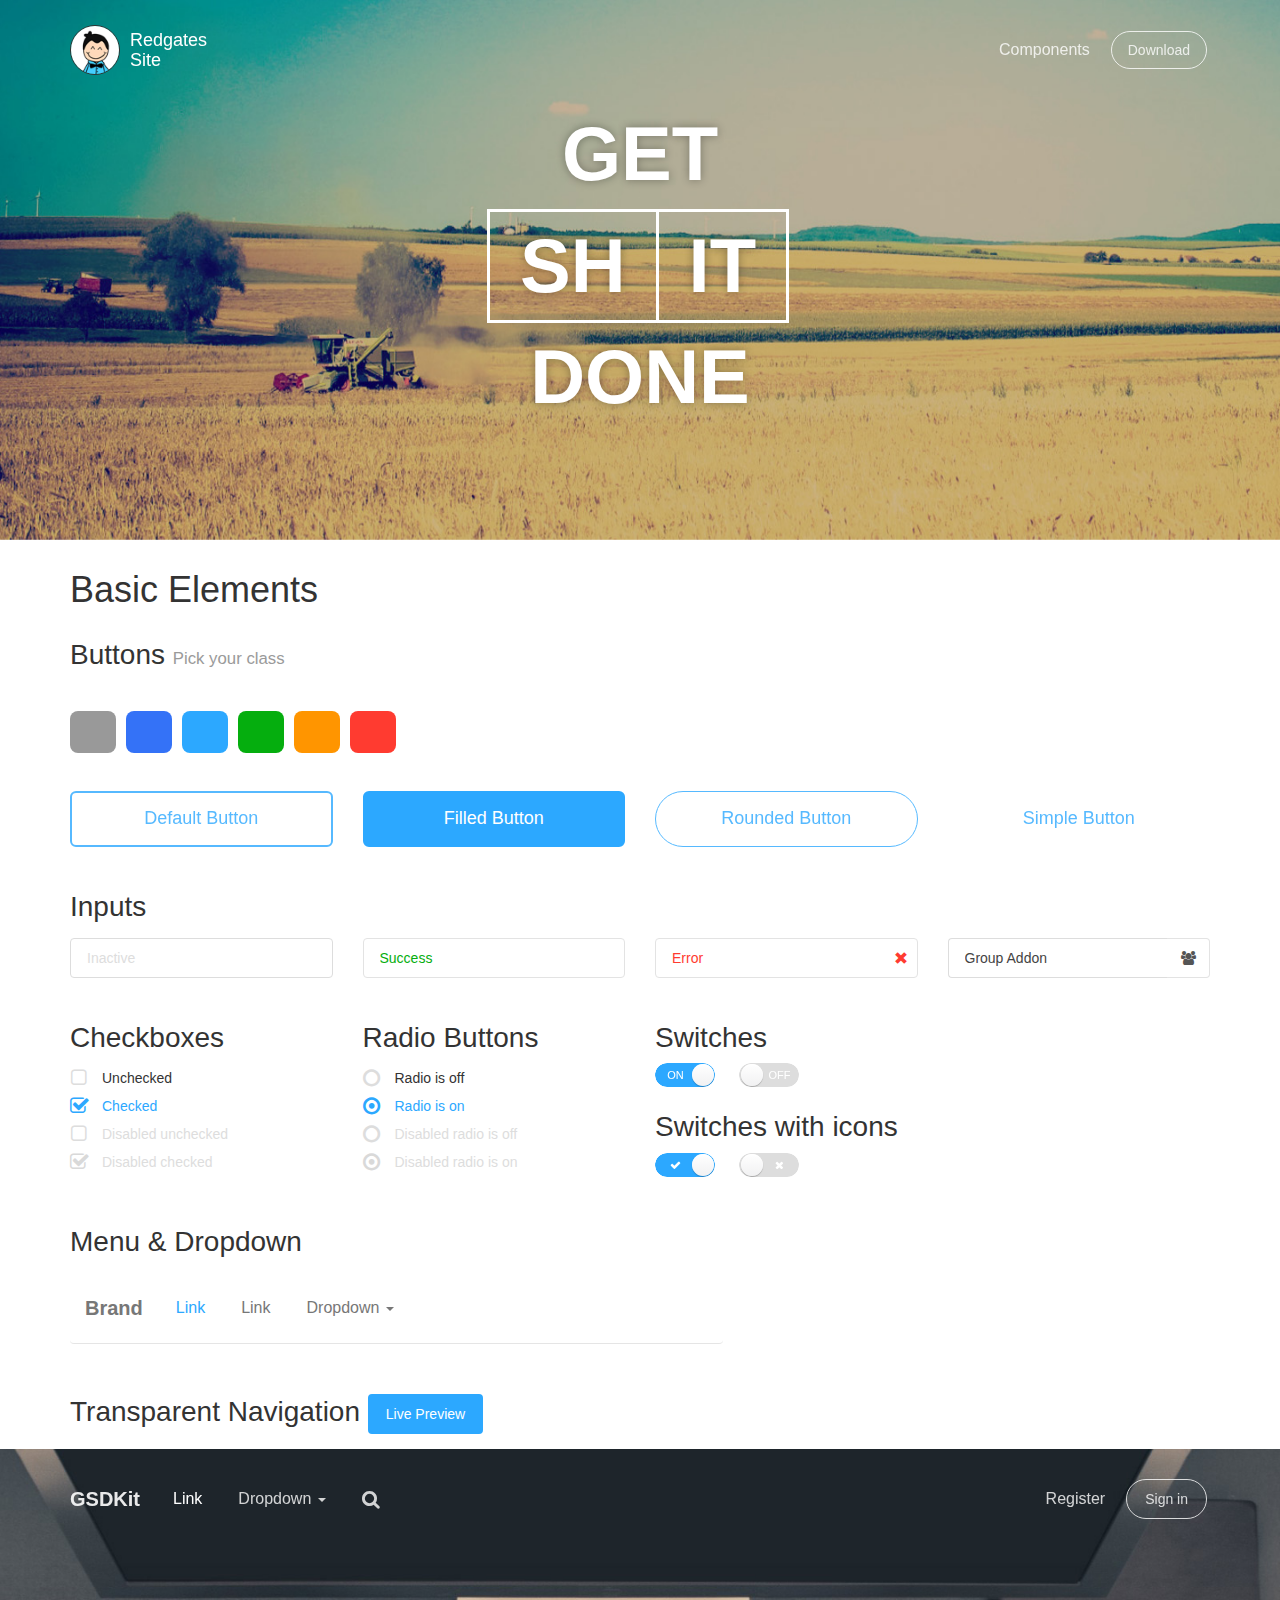
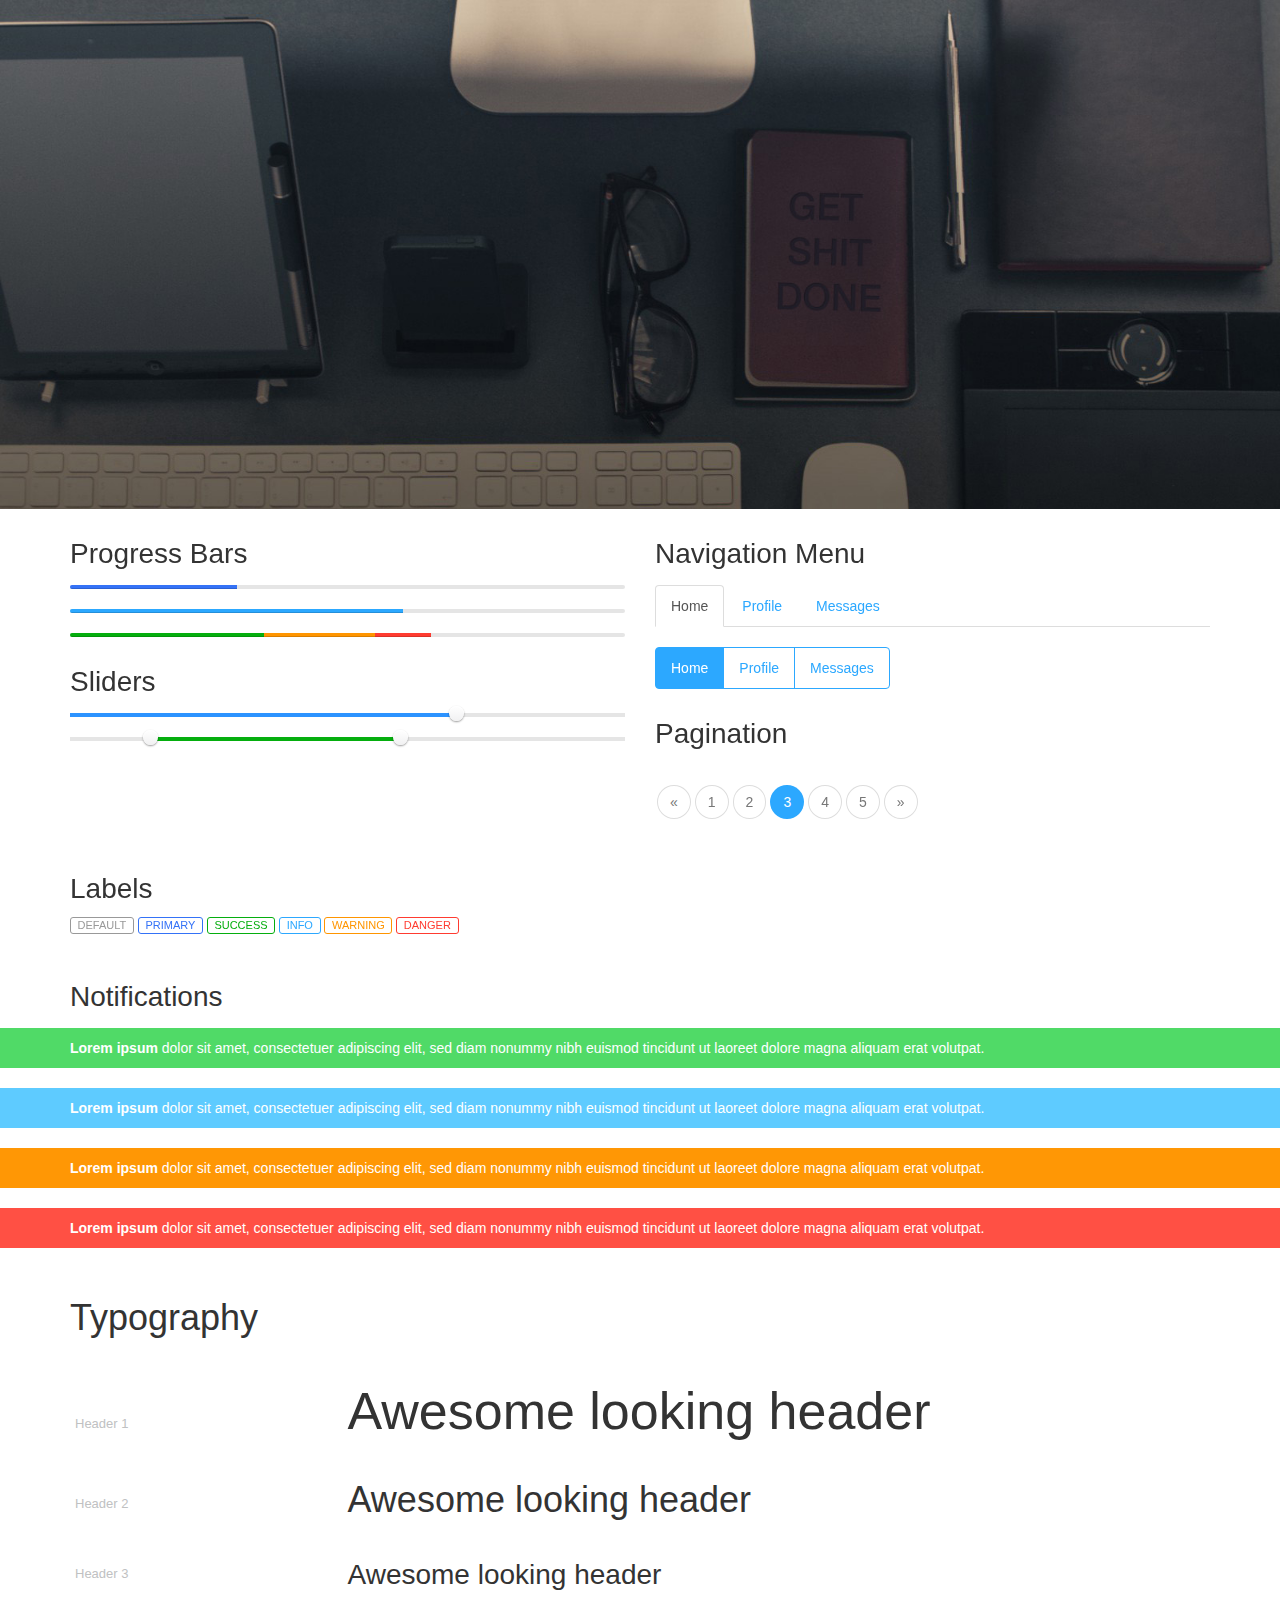
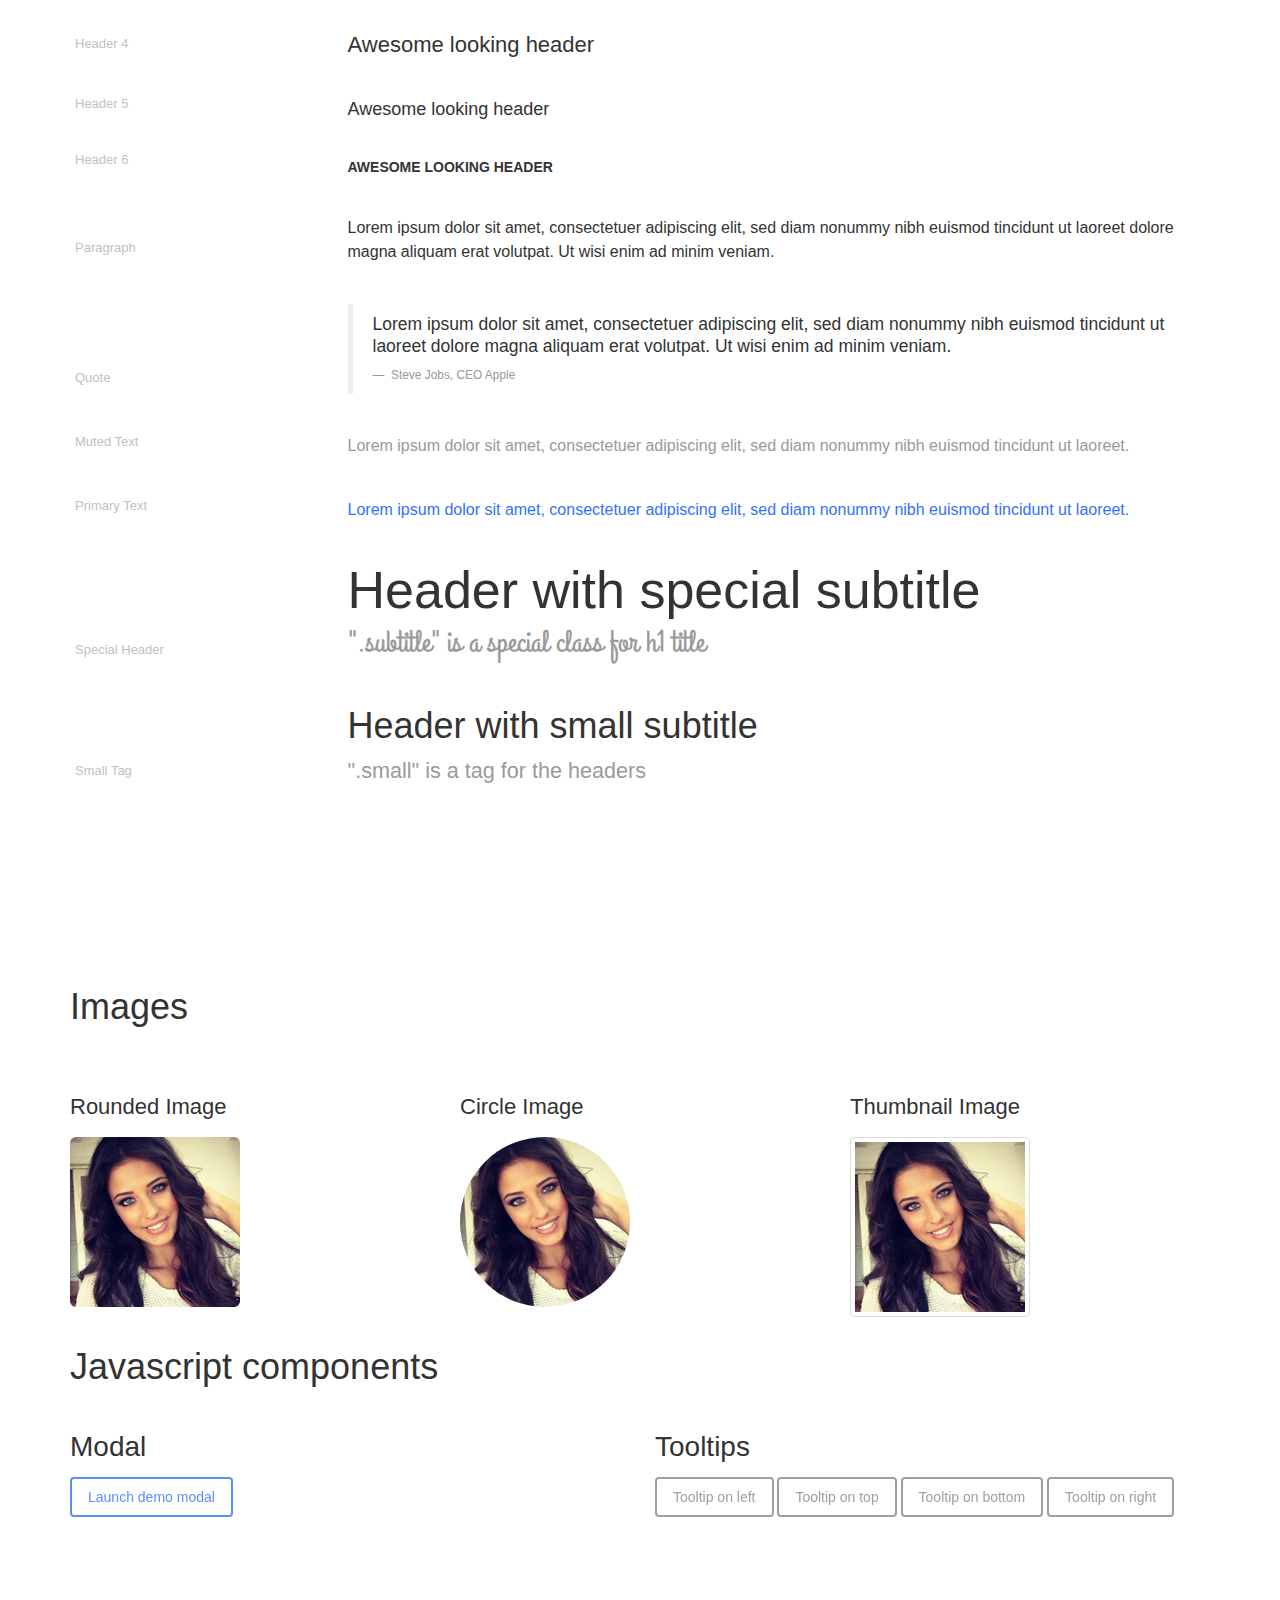
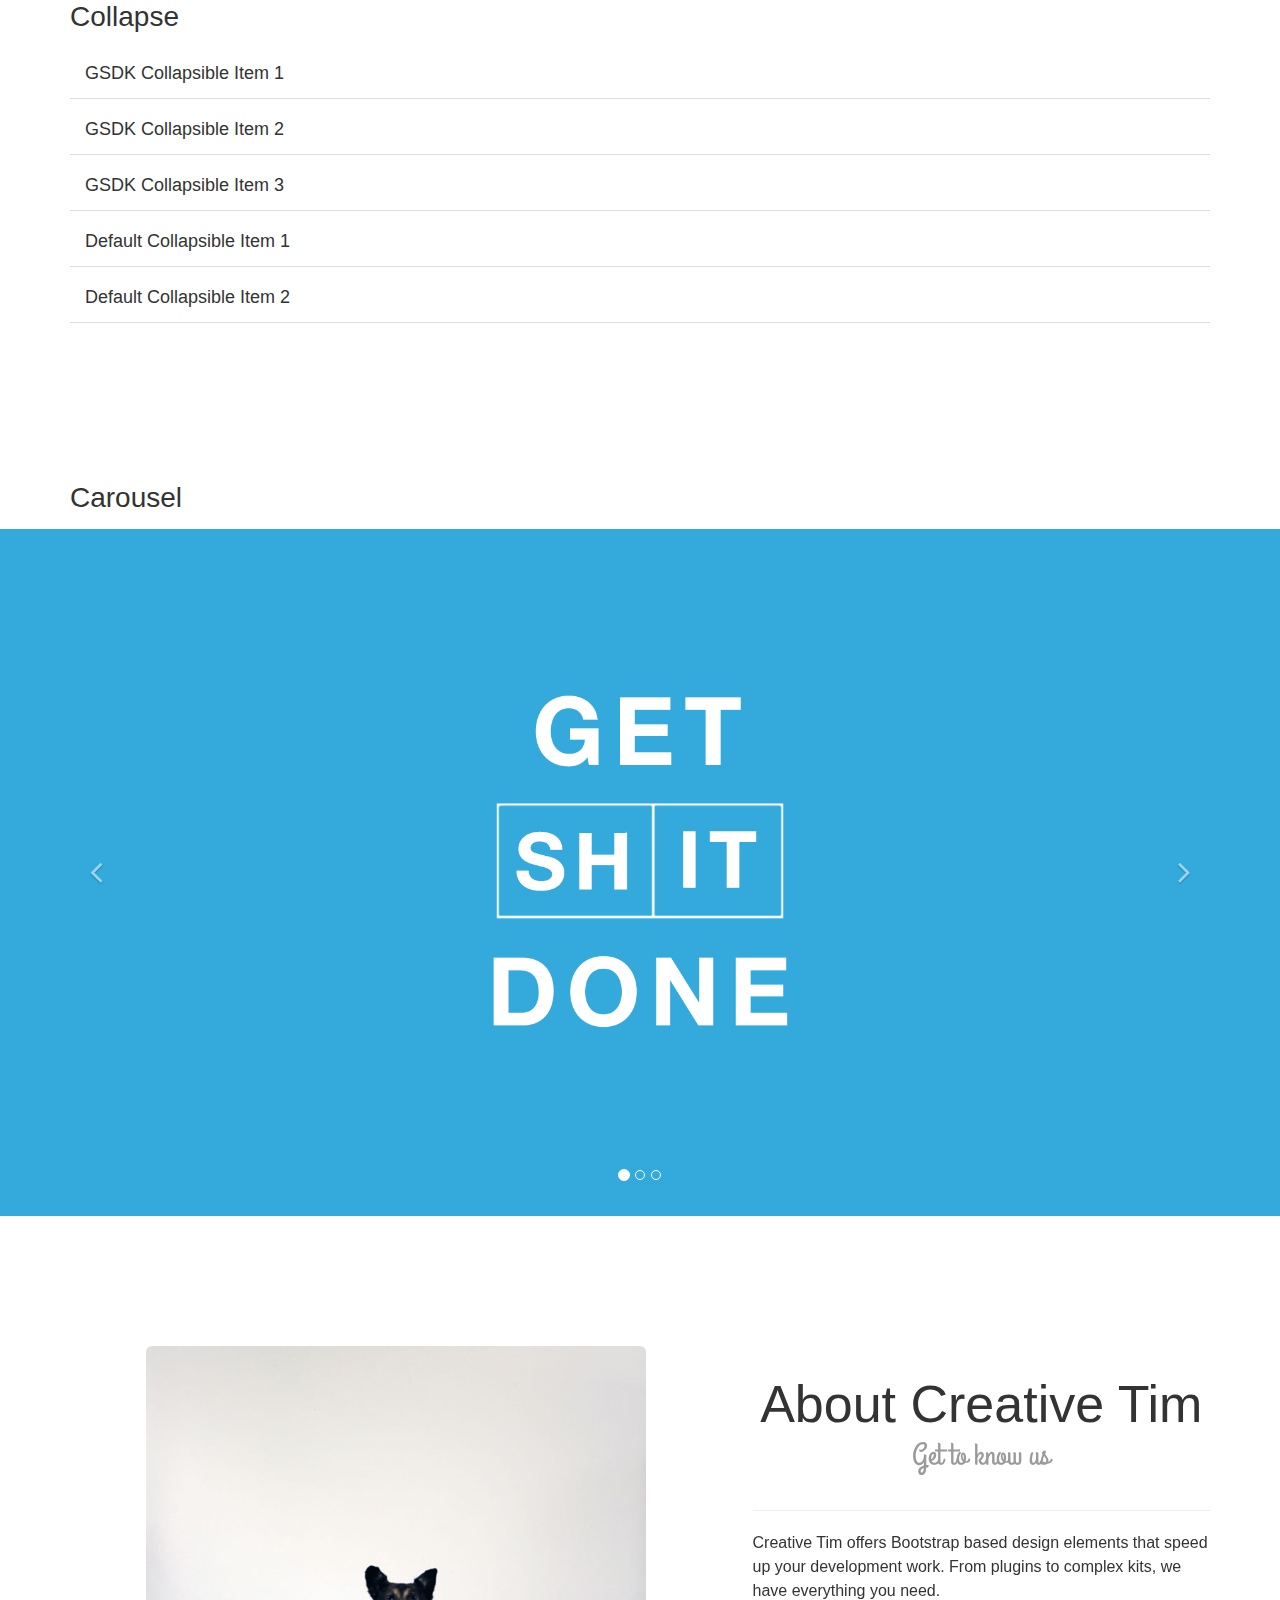
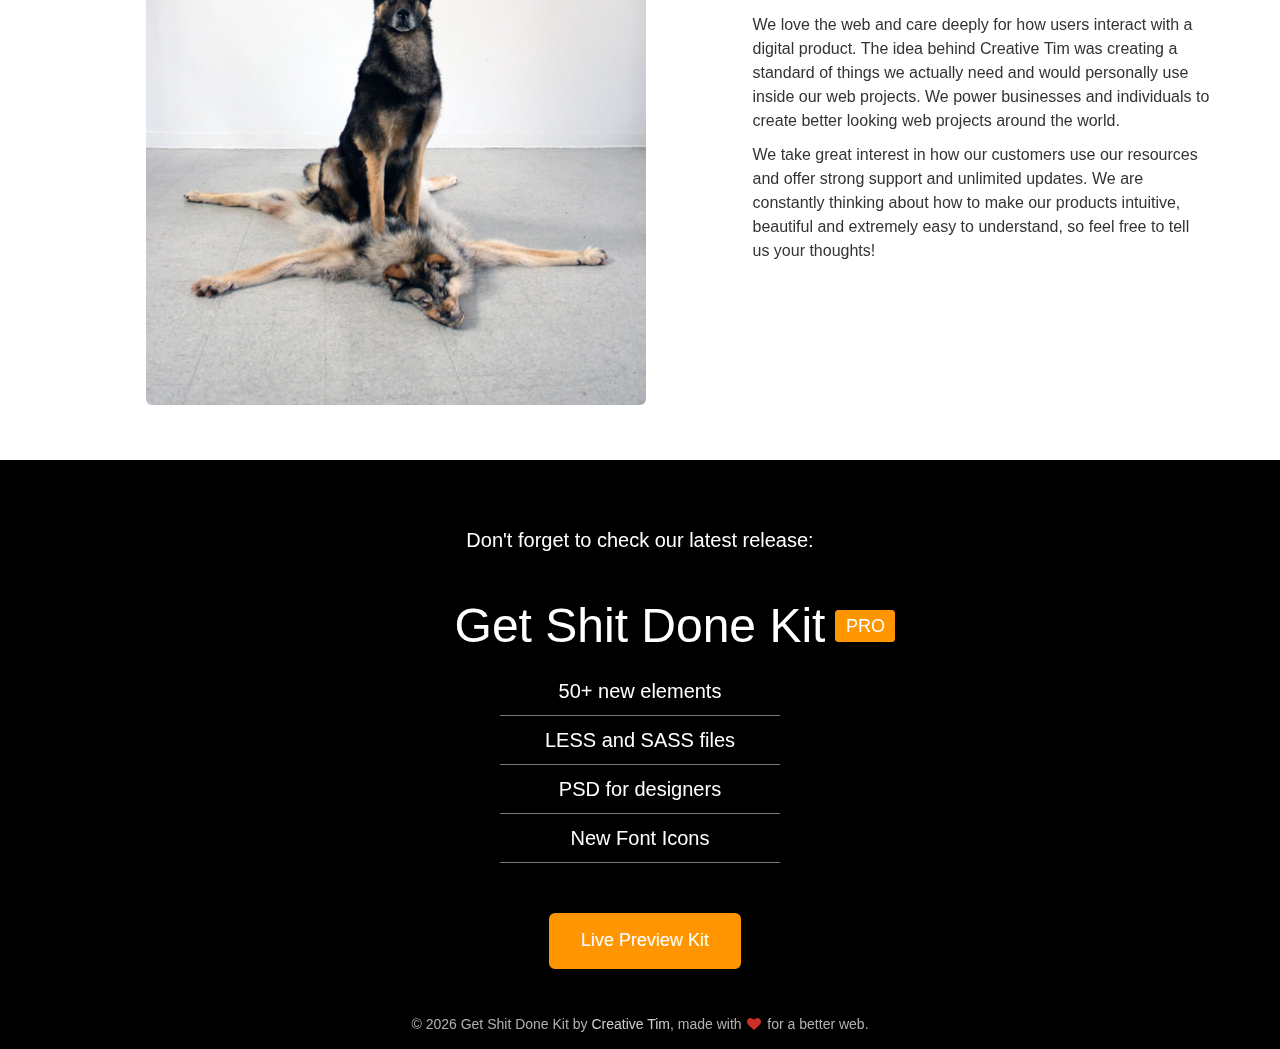
==== commit f7e42151: "update some strings" ====
--- a/index.html
+++ b/index.html
@@ -6,7 +6,7 @@
 	<link rel="icon" type="image/png" href="assets/img/favicon.png">	
 	
 	<meta http-equiv="X-UA-Compatible" content="IE=edge,chrome=1" />
-	<title>Get Shit Done Kit by Creative Tim</title>
+	<title>Fester Test Site</title>
 
 	<meta content='width=device-width, initial-scale=1.0, maximum-scale=1.0, user-scalable=0' name='viewport' />
     <meta name="viewport" content="width=device-width" />
@@ -39,7 +39,7 @@
                             <img src="assets/img/new_logo.png">
                         </div>
                         <div class="brand">
-                            Creative Tim
+                            Redgates Site
                         </div>
                     </div>
                 </a>
@@ -87,12 +87,36 @@
                 <div class="row tim-row">
                     <div class="col-md-6">
                         <div class="pick-class">
-                            <span class="pick-class-label label-default label-fill label-tooltip" data-toggle="tooltip" data-placement="top" title="Default" new-class="btn-default"> </span>
-                            <span class="pick-class-label label-primary label-fill label-tooltip" data-toggle="tooltip" data-placement="top" title="Primary" new-class="btn-primary"> </span>
-                            <span class="pick-class-label label-info label-fill label-tooltip" data-toggle="tooltip" data-placement="top" title="Info" new-class="btn-info"> </span>
-                            <span class="pick-class-label label-success label-fill label-tooltip" data-toggle="tooltip" data-placement="top" title="Success" new-class="btn-success"> </span>
-                            <span class="pick-class-label label-warning label-fill label-tooltip" data-toggle="tooltip" data-placement="top" title="Warning" new-class="btn-warning"> </span>
-                            <span class="pick-class-label label-danger label-fill label-tooltip" data-toggle="tooltip" data-placement="top" title="Danger" new-class="btn-danger"> </span>
+                            <span class="pick-class-label label-default label-fill label-tooltip"
+                                  data-toggle="tooltip"
+                                  data-placement="top"
+                                  title="Default"
+                                  new-class="btn-default"> </span>
+                            <span class="pick-class-label label-primary label-fill label-tooltip"
+                                  data-toggle="tooltip"
+                                  data-placement="top"
+                                  title="Primary"
+                                  new-class="btn-primary"> </span>
+                            <span class="pick-class-label label-info label-fill label-tooltip"
+                                  data-toggle="tooltip"
+                                  data-placement="top"
+                                  title="Info"
+                                  new-class="btn-info"> </span>
+                            <span class="pick-class-label label-success label-fill label-tooltip"
+                                  data-toggle="tooltip"
+                                  data-placement="top"
+                                  title="Success"
+                                  new-class="btn-success"> </span>
+                            <span class="pick-class-label label-warning label-fill label-tooltip"
+                                  data-toggle="tooltip"
+                                  data-placement="top"
+                                  title="Warning"
+                                  new-class="btn-warning"> </span>
+                            <span class="pick-class-label label-danger label-fill label-tooltip"
+                                  data-toggle="tooltip"
+                                  data-placement="top"
+                                  title="Danger"
+                                  new-class="btn-danger"> </span>
                         </div>
                     </div>
                 </div>
@@ -108,7 +132,8 @@
                     </div>
                     
                     <div class="col-md-3 col-sm-6">
-                        <button href="#fakelink" class="btn btn-block btn-lg btn-info btn-simple">Simple Button</button>
+                        <button href="#fakelink"
+                                class="btn btn-block btn-lg btn-info btn-simple">Simple Button</button>
                     </div>
                 </div> <!-- end row -->               
         </div>
@@ -869,4 +894,4 @@
       
     
 </script>
-</html>+</html>
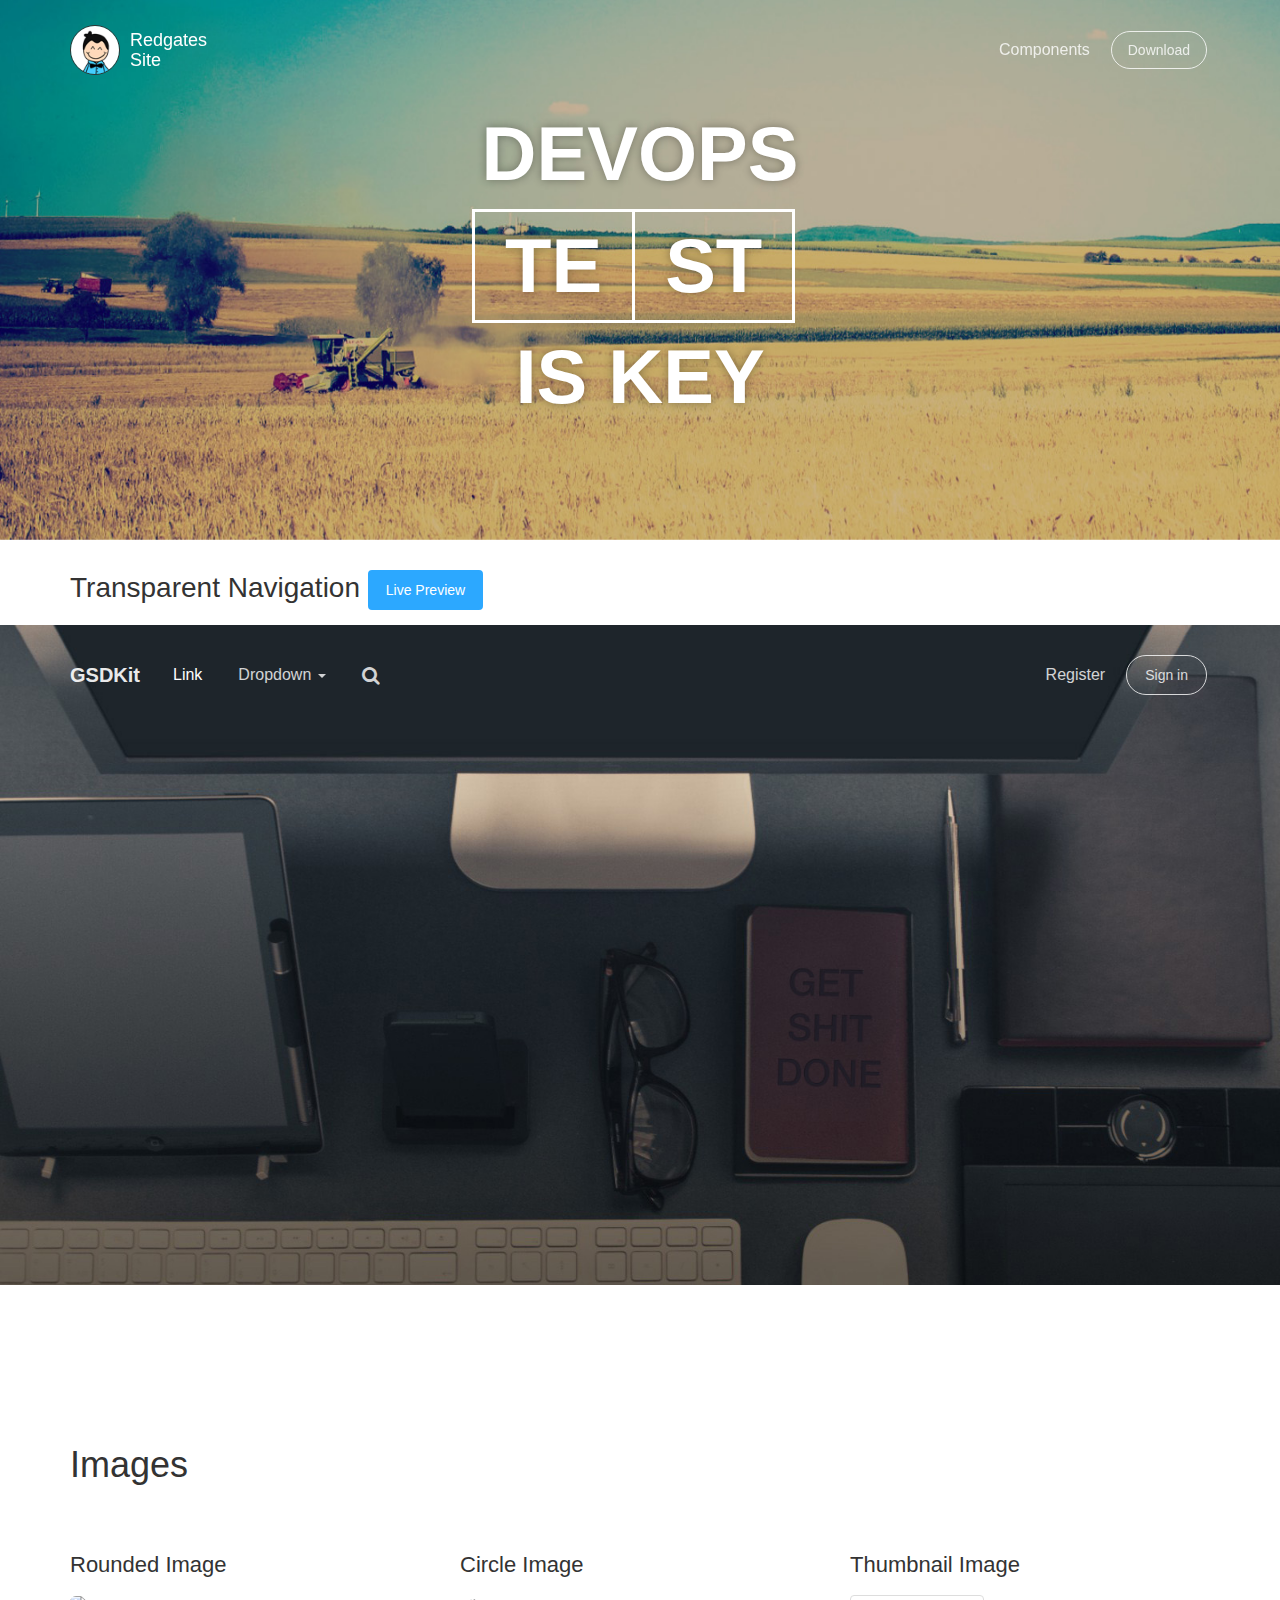
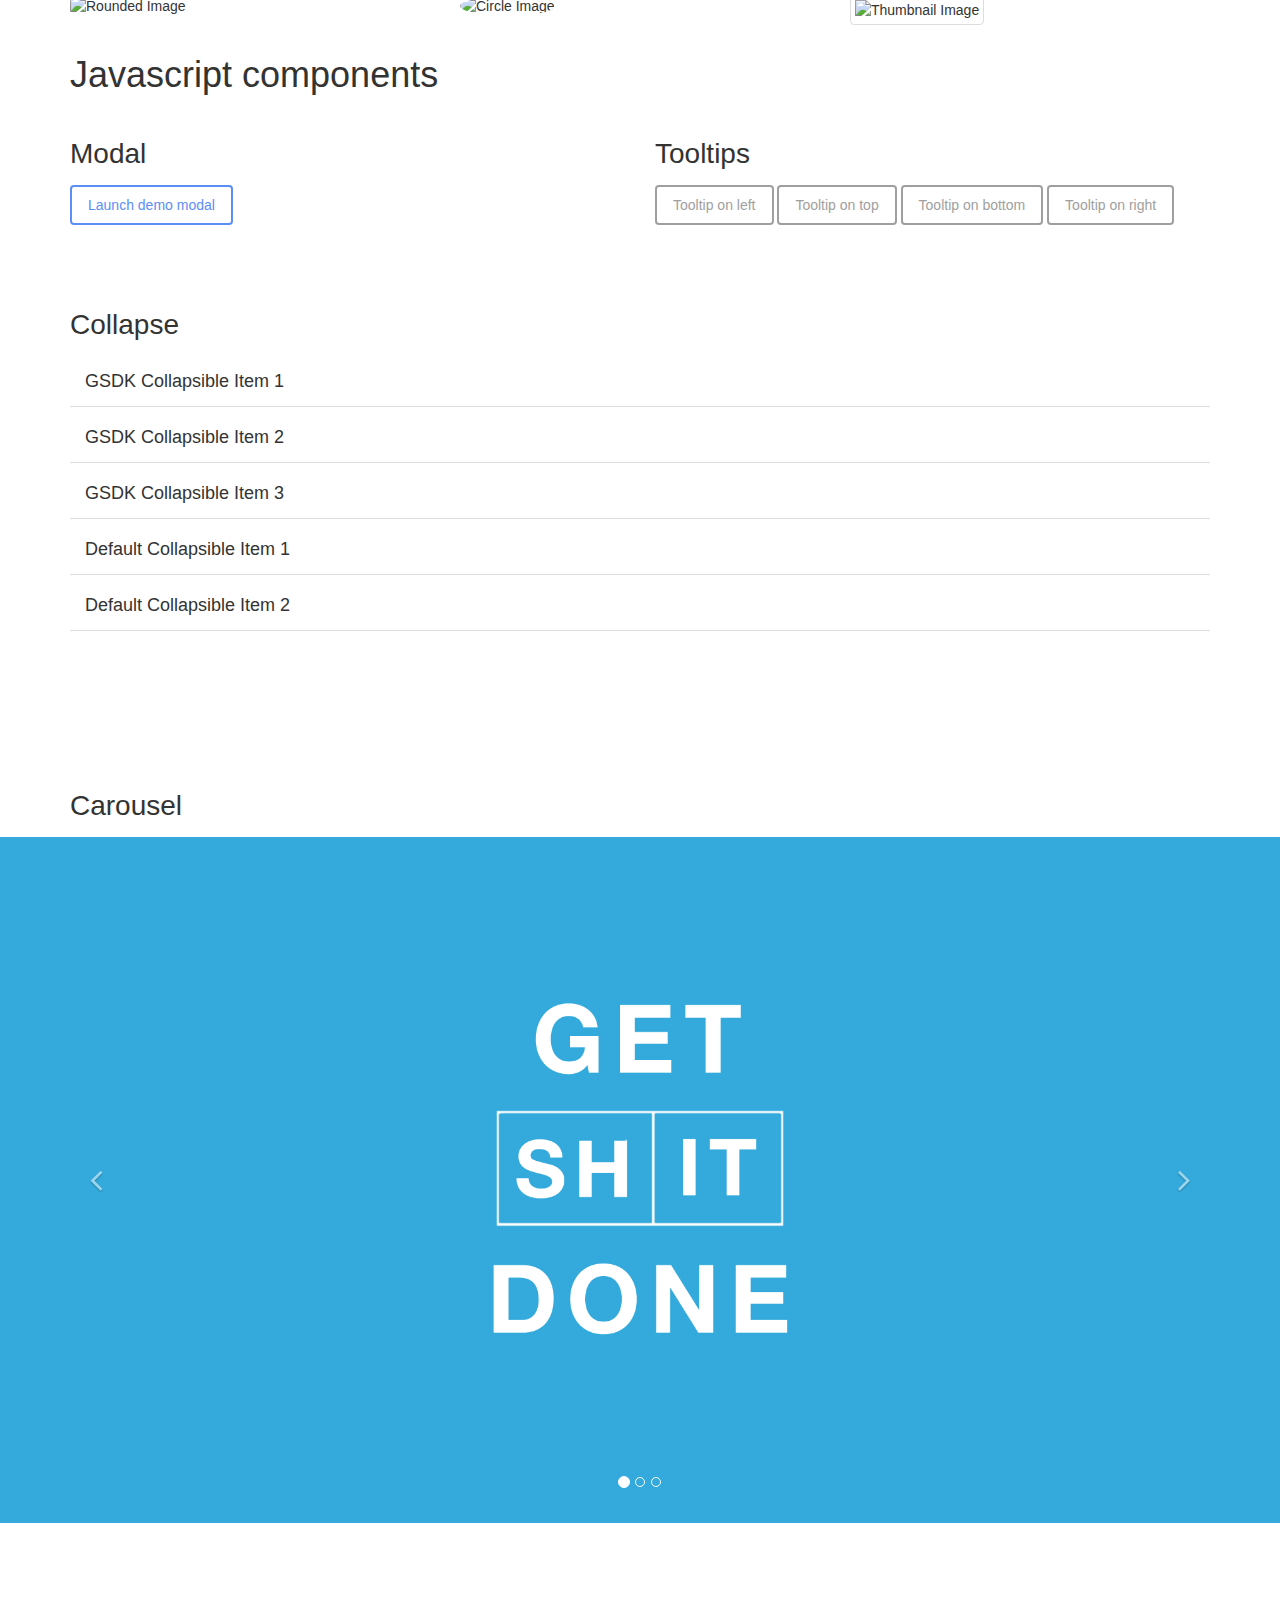
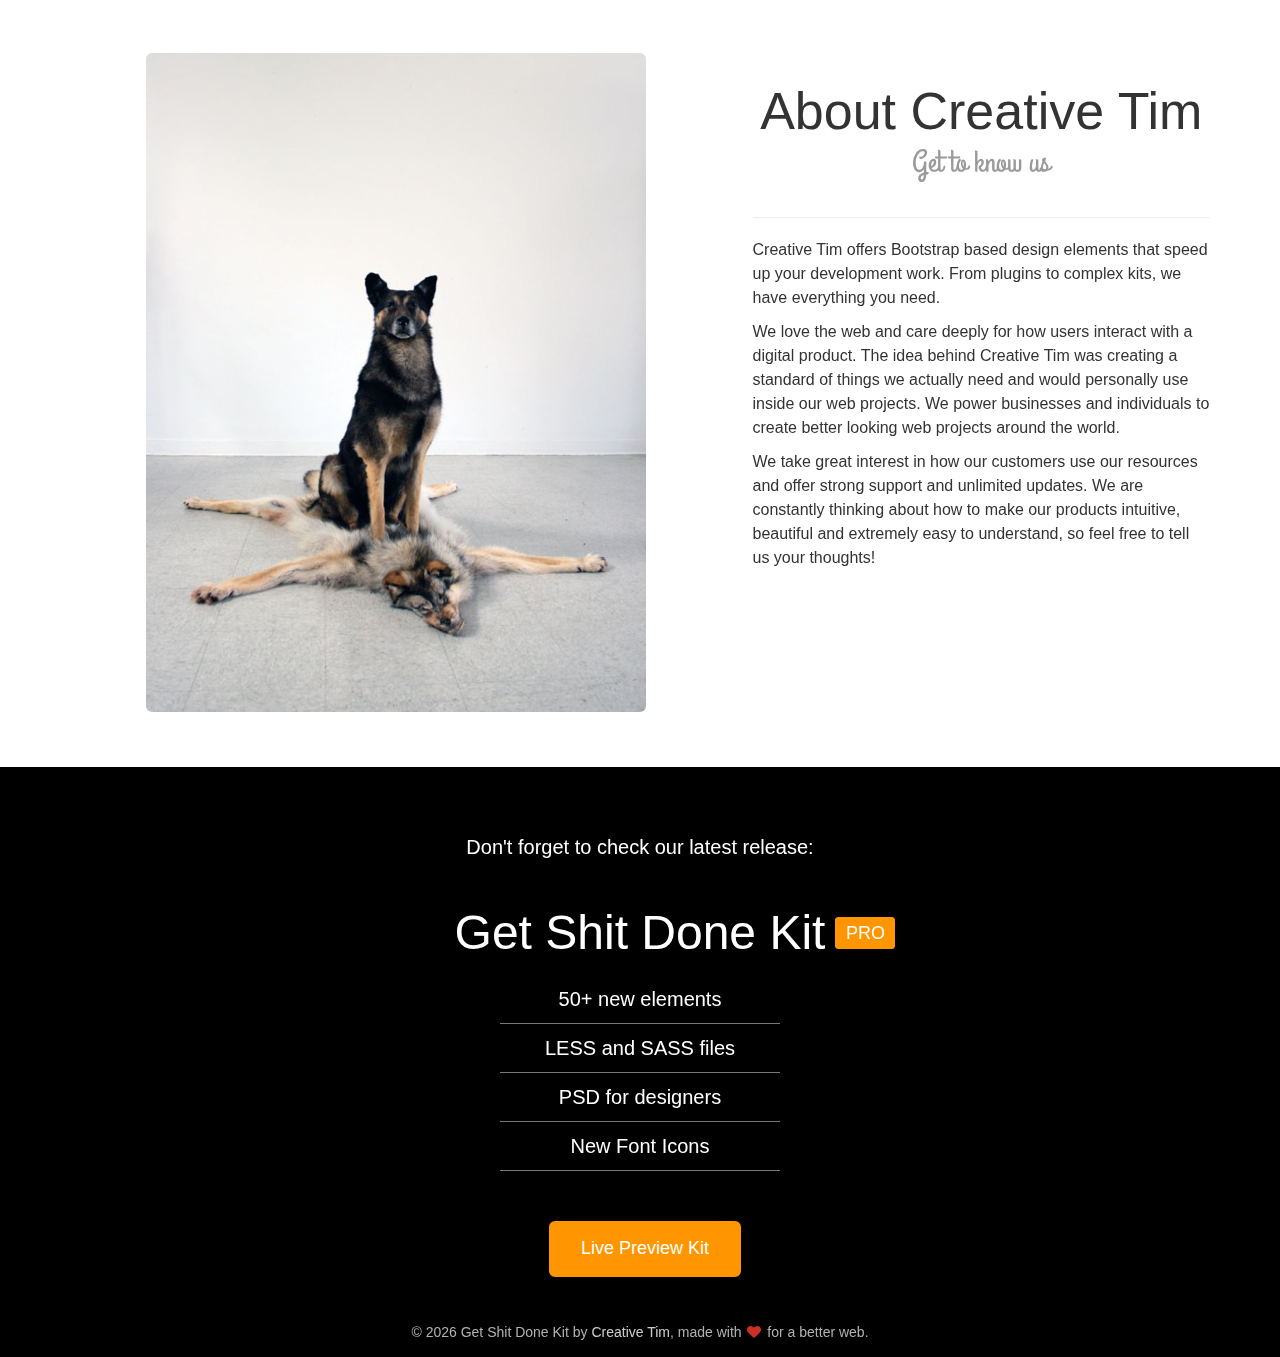
==== commit a5ba62e7: "change pics" ====
--- a/index.html
+++ b/index.html
@@ -50,7 +50,7 @@
               <ul class="nav navbar-nav navbar-right">
                     <li><a href="components.html">Components</a></li>
                     
-                    <li><a href="http://www.creative-tim.com/product/get-shit-done-kit" class="btn btn-round btn-default">Download</a></li>
+                    <li><a href="http://gomez.redgates.com" class="btn btn-round btn-default">Download</a></li>
                </ul>
               
             </div><!-- /.navbar-collapse -->
@@ -60,9 +60,9 @@
     
     <div class='blurred-container'>
         <div class="motto">
-            <div>Get</div>
-            <div class="border no-right-border">Sh</div><div class="border">it</div>
-            <div>Done</div>
+            <div>DevOps</div>
+            <div class="border no-right-border">te</div><div class="border">st</div>
+            <div>is key</div>
         </div>
         <div class="img-src" style="background-image: url('assets/img/cover_4.jpg')"></div>
         <div class='img-src blur' style="background-image: url('assets/img/cover_4_blur.jpg')"></div>
@@ -74,243 +74,11 @@
 
 <div class="main">
     <div class="container tim-container">
-       
-        <div class="tim-title">
-            <h2>Basic Elements</h2>
-        </div>
-        
-        <div id="buttons">
-                <div class="tim-title">
-                    <h3>Buttons <small> Pick your class </small></h3>
-                </div>
-                
-                <div class="row tim-row">
-                    <div class="col-md-6">
-                        <div class="pick-class">
-                            <span class="pick-class-label label-default label-fill label-tooltip"
-                                  data-toggle="tooltip"
-                                  data-placement="top"
-                                  title="Default"
-                                  new-class="btn-default"> </span>
-                            <span class="pick-class-label label-primary label-fill label-tooltip"
-                                  data-toggle="tooltip"
-                                  data-placement="top"
-                                  title="Primary"
-                                  new-class="btn-primary"> </span>
-                            <span class="pick-class-label label-info label-fill label-tooltip"
-                                  data-toggle="tooltip"
-                                  data-placement="top"
-                                  title="Info"
-                                  new-class="btn-info"> </span>
-                            <span class="pick-class-label label-success label-fill label-tooltip"
-                                  data-toggle="tooltip"
-                                  data-placement="top"
-                                  title="Success"
-                                  new-class="btn-success"> </span>
-                            <span class="pick-class-label label-warning label-fill label-tooltip"
-                                  data-toggle="tooltip"
-                                  data-placement="top"
-                                  title="Warning"
-                                  new-class="btn-warning"> </span>
-                            <span class="pick-class-label label-danger label-fill label-tooltip"
-                                  data-toggle="tooltip"
-                                  data-placement="top"
-                                  title="Danger"
-                                  new-class="btn-danger"> </span>
-                        </div>
-                    </div>
-                </div>
-                <div class="row tim-row" id="display-buttons" data-class="btn-info">
-                    <div class="col-md-3 col-sm-6">
-                        <button href="#fakelink" class="btn btn-block btn-lg btn-info">Default Button</button>
-                    </div>
-                    <div class="col-md-3 col-sm-6">
-                        <button href="#fakelink" class="btn btn-block btn-lg btn-info btn-fill">Filled Button</button>
-                    </div>
-                    <div class="col-md-3 col-sm-6">
-                        <button href="#fakelink" class="btn btn-block btn-lg btn-info btn-round">Rounded Button</button>
-                    </div>
-                    
-                    <div class="col-md-3 col-sm-6">
-                        <button href="#fakelink"
-                                class="btn btn-block btn-lg btn-info btn-simple">Simple Button</button>
-                    </div>
-                </div> <!-- end row -->               
-        </div>
-    <!-- end buttons div -->
-    
-        <div id="inputs">
-            <div class="tim-title">
-                <h3>Inputs</h3>
-            </div>
-            
-             <div class="row">
-                    <div class="col-sm-3">
-                	<div class="form-group">
-        	        	<input type="text" value="" placeholder="Inactive" class="form-control" />
-                	</div>          
-                </div>
-                
-                <div class="col-sm-3">
-                  <div class="form-group has-success">
-                    <input type="text" value="Success" class="form-control" />
-                  </div>
-                </div>
-                
-                <div class="col-sm-3">
-                  <div class="form-group has-error has-feedback">
-                    <input type="text" value="Error" class="form-control" />
-                    <span class="glyphicon glyphicon-remove form-control-feedback"></span>
-                  </div>
-                </div>
-    
-                <div class="col-sm-3">
-                	<div class="input-group">
-                	<!-- 	   Since the css properties cannot check the previous sibling of an element and for the design consistency we recommend to use the "input-group-addon" after the "form-control" like in this example -->
-                      <input type="text" value="Group Addon" class="form-control">
-                      <span class="input-group-addon"><i class="fa fa-group"></i></span>
-                    </div>       
-                </div>
-              </div> <!-- end row -->
-            
-            <div class="row">
-                <div class="col-sm-3">
-                    <div class="tim-title">
-                        <h3>Checkboxes</h3>
-                    </div>
-                    
-                      <label class="checkbox" for="checkbox1">
-                        <input type="checkbox" value="" id="checkbox1" data-toggle="checkbox">
-                        Unchecked
-                      </label>
-                      <label class="checkbox" for="checkbox2">
-                        <input type="checkbox" value="" id="checkbox2" data-toggle="checkbox" checked>
-                        Checked
-                      </label>
-                      <label class="checkbox" for="checkbox3">
-                        <input type="checkbox" value="" id="checkbox3" data-toggle="checkbox" disabled>
-                        Disabled unchecked
-                      </label>
-                      <label class="checkbox" for="checkbox4">
-                        <input type="checkbox" value="" id="checkbox4" data-toggle="checkbox" disabled checked>
-                        Disabled checked
-                      </label>
-                </div>
-                
-                <div class="col-sm-3">
-                    <div class="tim-title">
-                        <h3>Radio Buttons</h3>
-                    </div>
-                    
-                       <label class="radio">
-                        <input type="radio" name="optionsRadios" data-toggle="radio" id="optionsRadios1" value="option1">
-                        <i></i>Radio is off
-                      </label>
-                      <label class="radio">
-                        <input type="radio" name="optionsRadios" data-toggle="radio" id="optionsRadios2" value="option1" checked>
-                        <i></i>Radio is on
-                      </label>
-            
-                      <label class="radio">
-                        <input type="radio" name="optionsRadiosDisabled" data-toggle="radio" id="optionsRadios3" value="option2" disabled>
-                        <i></i>Disabled radio is off
-                      </label>
-                      <label class="radio">
-                        <input type="radio" name="optionsRadiosDisabled" data-toggle="radio" id="optionsRadios4" value="option2" checked disabled>
-                        <i></i>Disabled radio is on
-                      </label>
-                    
-                </div>      
-                
-                <div class="col-sm-3">
-                    <div class="tim-title">
-                        <h3>Switches</h3>
-                        <!--                    
-                        
-                        The colors for checkbox: ct-blue[default], ct-azure, ct-orange, ct-green, ct-red    
-                        <input type="checkbox" checked data-toggle="switch" class="ct-red"/> 
-                         
-                         -->
-                        <input type="checkbox" checked data-toggle="switch" class="ct-info"/>
-                        <input type="checkbox" data-toggle="switch" />
-                        <h3>Switches with icons</h3>
-                        <div class="switch"
-                          data-on-label="<i class='fa fa-check'></i>"
-                          data-off-label="<i class='fa fa-times'></i>">
-                          <input type="checkbox" checked/>
-                        </div>
-                        <div class="switch"
-                          data-on-label="<i class='fa fa-check'></i>"
-                          data-off-label="<i class='fa fa-times'></i>">
-                          <input type="checkbox"/>
-                        </div>
-                    </div>
-                </div> 
-  
-                <div class="col-sm-3">
-                   
-                </div>               
-                    
-            </div><!--  end row -->
-    
-        </div><!--  end inputs -->
-        
-        <div id="menu-dropdown">
-            <div class="row">
-                <div class="col-md-7">
-                    <div class="tim-title">
-                        <h3>Menu & Dropdown</h3>
-                    </div>
-                    
-                    <div id="navbar">
-                        <nav class="navbar navbar-default">
-                          <div class="container-fluid">
-                            <!-- Brand and toggle get grouped for better mobile display -->
-                            <div class="navbar-header">
-                              <button type="button" class="navbar-toggle" data-toggle="collapse" data-target="#bs-example-navbar-collapse-1">
-                                <span class="sr-only">Toggle navigation</span>
-                                <span class="icon-bar"></span>
-                                <span class="icon-bar"></span>
-                                <span class="icon-bar"></span>
-                              </button>
-                              <a class="navbar-brand" href="#gsdk">Brand</a>
-                            </div>
-                        
-                            <!-- Collect the nav links, forms, and other content for toggling -->
-                            <div class="collapse navbar-collapse" id="bs-example-navbar-collapse-1">
-                              <ul class="nav navbar-nav">
-                                <li class="active"><a href="#gsdk">Link</a></li>
-                                <li><a href="#gsdk">Link</a></li>
-                                <li class="dropdown">
-                                  <a href="#gsdk" class="dropdown-toggle" data-toggle="dropdown">Dropdown <b class="caret"></b></a>
-                                  <ul class="dropdown-menu">
-                                    <li><a href="#gsdk">Action</a></li>
-                                    <li><a href="#gsdk">Another action</a></li>
-                                    <li><a href="#gsdk">Something else here</a></li>
-                                    <li class="divider"></li>
-                                    <li><a href="#gsdk">Separated link</a></li>
-                                    <li class="divider"></li>
-                                    <li><a href="#gsdk">One more separated link</a></li>
-                                  </ul>
-                                </li>
-                              </ul>
-                            </div><!-- /.navbar-collapse -->
-                          </div><!-- /.container-fluid -->
-                        </nav>
-                    
-                    </div><!--  end navbar -->
-                    
-                </div>
-                
-            </div> <!-- end row -->
-        </div> <!-- end menu-dropdown -->
         <div class="tim-title">
         <h3>Transparent Navigation
              <a href="navbar-transparent.html" target="_blank" class="btn btn-info btn-fill">Live Preview</a>
         </h3>
-
-
-    </div>
+        </div>
     </div>
 </div>
  <div id="navbar-full">
@@ -372,197 +140,6 @@
 
 <div class="main">
     <div class="container tim-container">
-         <div id="sliders-navigation">
-            <div class="row">
-                <div class="col-md-6 ">
-                    <div class="tim-title">
-                        <h3>Progress Bars</h3>
-                    </div>
-                    <div class="progress">
-                      <div class="progress-bar" role="progressbar" aria-valuenow="60" aria-valuemin="0" aria-valuemax="100" style="width: 30%;">
-                        <span class="sr-only">60% Complete</span>
-                      </div>
-                    </div>
-                    <div class="progress">
-                      <div class="progress-bar progress-bar-info" role="progressbar" aria-valuenow="60" aria-valuemin="0" aria-valuemax="100" style="width: 60%;">
-                        <span class="sr-only">60% Complete</span>
-                      </div>
-                    </div>
-                    <div class="progress">
-                      <div class="progress-bar progress-bar-success" style="width: 35%">
-                        <span class="sr-only">35% Complete (success)</span>
-                      </div>
-                      <div class="progress-bar progress-bar-warning" style="width: 20%">
-                        <span class="sr-only">20% Complete (warning)</span>
-                      </div>
-                      <div class="progress-bar progress-bar-danger" style="width: 10%">
-                        <span class="sr-only">10% Complete (danger)</span>
-                      </div>
-                    </div>
-                    <div class="tim-title">
-                        <h3>Sliders</h3>
-                    </div>
-                    <div id="slider-default" class="slider-info"></div>
-                    <br>
-                    <div id="slider-range" class="slider-success"></div>
-                    
-                </div>
-                
-                <div class="col-md-6">
-                     <div class="tim-title">
-                        <h3>Navigation Menu</h3>
-                    </div>    
-                    
-                    <ul class="nav nav-tabs">
-                      <li class="active"><a href="#Bla">Home</a></li>
-                      <li><a href="#nice">Profile</a></li>
-                      <li><a href="#best">Messages</a></li>
-                      
-                    </ul>
-                    <br />
-                    <ul class="nav nav-pills">
-                     <!--  color-classes: "ct-blue", "ct-azure", "ct-orange", "ct-red", "ct-green"
-                           special-classes: "no-border"        
-                     -->
-                      <li class="active"><a href="#gsdk">Home</a></li>
-                      <li><a href="#gsdk"> Profile</a></li>
-                      <li><a href="#gsdk">Messages</a></li>
-                    </ul>
-                    
-                    <div class="tim-title">
-                        <h3>Pagination</h3>
-                    </div>  
-                    <ul class="pagination"> 
-                     <!--   color-classes: "ct-blue", "ct-azure", "ct-orange", "ct-red", "ct-green"
-                            special-classes: "no-border"        
-                     -->
-                      <li><a href="#gsdk">&laquo;</a></li>
-                      <li><a href="#gsdk">1</a></li>
-                      <li><a href="#gsdk">2</a></li>
-                      <li class="active"><a href="#gsdk">3</a></li>
-                      <li><a href="#gsdk">4</a></li>
-                      <li><a href="#gsdk">5</a></li>
-                      <li><a href="#gsdk">&raquo;</a></li>
-                    </ul>      
-                </div>
-            </div>
-        </div><!--  end sliders-navigation -->
-        
-        
-        <div id="labels-badges">
-            <div class="row">
-                <div class="col-md-6">
-                    <div class="tim-title">
-                        <h3>Labels</h3>
-                        <span class="label label-default">Default</span>
-                        <span class="label label-primary">Primary</span>
-                        <span class="label label-success">Success</span>
-                        <span class="label label-info">Info</span>
-                        <span class="label label-warning">Warning</span>
-                        <span class="label label-danger">Danger</span>
-                    </div>
-                </div>
-                <div class="col-md-6">
-                </div>
-            </div> <!-- end row -->
-        </div> <!-- end labels-badges -->
-        <div class="tim-title">
-            <h3>Notifications</h3>
-        </div> 
-    </div>
-</div>
-
-<div id="notifications">
-<!--            De scris la tutorial sa bage in container  -->
-    <div class="alert alert-success">
-        <div class="container">
-        <b>Lorem ipsum</b> dolor sit amet, consectetuer adipiscing elit, sed diam nonummy nibh euismod tincidunt ut laoreet dolore magna aliquam erat volutpat.
-        </div>
-    </div>
-    <div class="alert alert-info">
-        <div class="container">
-        <b>Lorem ipsum</b> dolor sit amet, consectetuer adipiscing elit, sed diam nonummy nibh euismod tincidunt ut laoreet dolore magna aliquam erat volutpat.
-        </div>
-    </div>
-    <div class="alert alert-warning">
-         <div class="container">
-             <b>Lorem ipsum</b> dolor sit amet, consectetuer adipiscing elit, sed diam nonummy nibh euismod tincidunt ut laoreet dolore magna aliquam erat volutpat.
-        </div>
-    </div>
-    <div class="alert alert-danger">
-         <div class="container">
-             <b>Lorem ipsum</b> dolor sit amet, consectetuer adipiscing elit, sed diam nonummy nibh euismod tincidunt ut laoreet dolore magna aliquam erat volutpat.
-        </div>
-    </div>
-    <div class="clearfix"></div>
-</div><!--  end notifications -->    
-        
-<div class="main">
-    <div class="container tim-container">
-        <div class="tim-title">
-            <h2>Typography</h2>
-        </div>   
-        <div id="typography">
-            <div class="row">
-                <div class="tim-typo">
-                    <h1><span class="tim-note">Header 1</span>Awesome looking header </h1>
-                </div>
-                <div class="tim-typo">
-                    <h2><span class="tim-note">Header 2</span>Awesome looking header</h2>
-                </div>
-                <div class="tim-typo">
-                    <h3><span class="tim-note">Header 3</span>Awesome looking header</h3>
-                </div>
-                <div class="tim-typo">
-                    <h4><span class="tim-note">Header 4</span>Awesome looking header</h4>
-                </div>
-                <div class="tim-typo">
-                    <h5><span class="tim-note">Header 5</span>Awesome looking header</h5>
-                </div>
-                 <div class="tim-typo">
-                    <h6><span class="tim-note">Header 6</span>Awesome looking header</h6>
-                </div>
-                <div class="tim-typo">
-                    <p><span class="tim-note">Paragraph</span>            Lorem ipsum dolor sit amet, consectetuer adipiscing elit, sed diam nonummy nibh euismod tincidunt ut laoreet dolore magna aliquam erat volutpat. Ut wisi enim ad minim veniam.</p>
-                </div>
-                <div class="tim-typo">
-                    <span class="tim-note">Quote</span>      
-                    <blockquote> 
-                     <p>
-                     Lorem ipsum dolor sit amet, consectetuer adipiscing elit, sed diam nonummy nibh euismod tincidunt ut laoreet dolore magna aliquam erat volutpat. Ut wisi enim ad minim veniam.
-                     </p>
-                     <small>
-                     Steve Jobs, CEO Apple
-                     </small>
-                    </blockquote>
-                </div>
-                
-                <div class="tim-typo">
-                    <span class="tim-note">Muted Text</span>
-                    <p class="text-muted">            
-                    Lorem ipsum dolor sit amet, consectetuer adipiscing elit, sed diam nonummy nibh euismod tincidunt ut laoreet.
-                    </p>
-                </div> 
-                <div class="tim-typo">
-                    <!-- 
-                    
-                     there are also "text-info", "text-success", "text-warning", "text-warning" clases for the text 
-                     
-                     -->
-                    <span class="tim-note">Primary Text</span>
-                    <p class="text-primary">            
-                    Lorem ipsum dolor sit amet, consectetuer adipiscing elit, sed diam nonummy nibh euismod tincidunt ut laoreet.
-                    </p>
-                </div> 
-                <div class="tim-typo">
-                    <h1><span class="tim-note">Special Header</span>Header with special subtitle <small class="subtitle">".subtitle" is a special class for h1 title</small> </h1>
-                </div>
-                <div class="tim-typo">
-                    <h2><span class="tim-note">Small Tag</span>Header with small subtitle <br><small>".small" is a tag for the headers</small> </h2>
-                </div>                                  
-            </div>
-        </div> 
-        <!--   end typography -->
         <div class="space"></div>
         <div id="images">
              <div class="tim-title">
@@ -572,17 +149,17 @@
             <div class="row">
                 <div class="col-md-4 col-sm-6">
                     <h4>Rounded Image</h4>
-                    <img src="assets/img/mockup.png" alt="Rounded Image" class="img-rounded">
+                    <img src="assets/img/moe.png" alt="Rounded Image" class="img-rounded">
                     
                 </div>
                 <div class="col-md-4 col-sm-6">
                     <h4>Circle Image</h4>
-                    <img src="assets/img/mockup.png" alt="Circle Image" class="img-circle">
+                    <img src="assets/img/larry.png" alt="Circle Image" class="img-circle">
                    
                 </div>
                 <div class="col-md-4 col-sm-6">
                     <h4>Thumbnail Image</h4>
-                    <img src="assets/img/mockup.png" alt="Thumbnail Image" class="img-thumbnail">
+                    <img src="assets/img/curley.png" alt="Thumbnail Image" class="img-thumbnail">
                     
                 </div>
             </div>
--- a/assets/css/demo.css
+++ b/assets/css/demo.css
@@ -366,7 +366,7 @@
     display: block;
     margin: 0 auto;
     position: relative;
-    width: 306px;
+    width: 336px;
     height: 0;
 }
 .blurred-container .motto .border{
@@ -397,4 +397,4 @@
 .img-dog{
     display: inline-block;
     margin-bottom: 25px;
-}+}
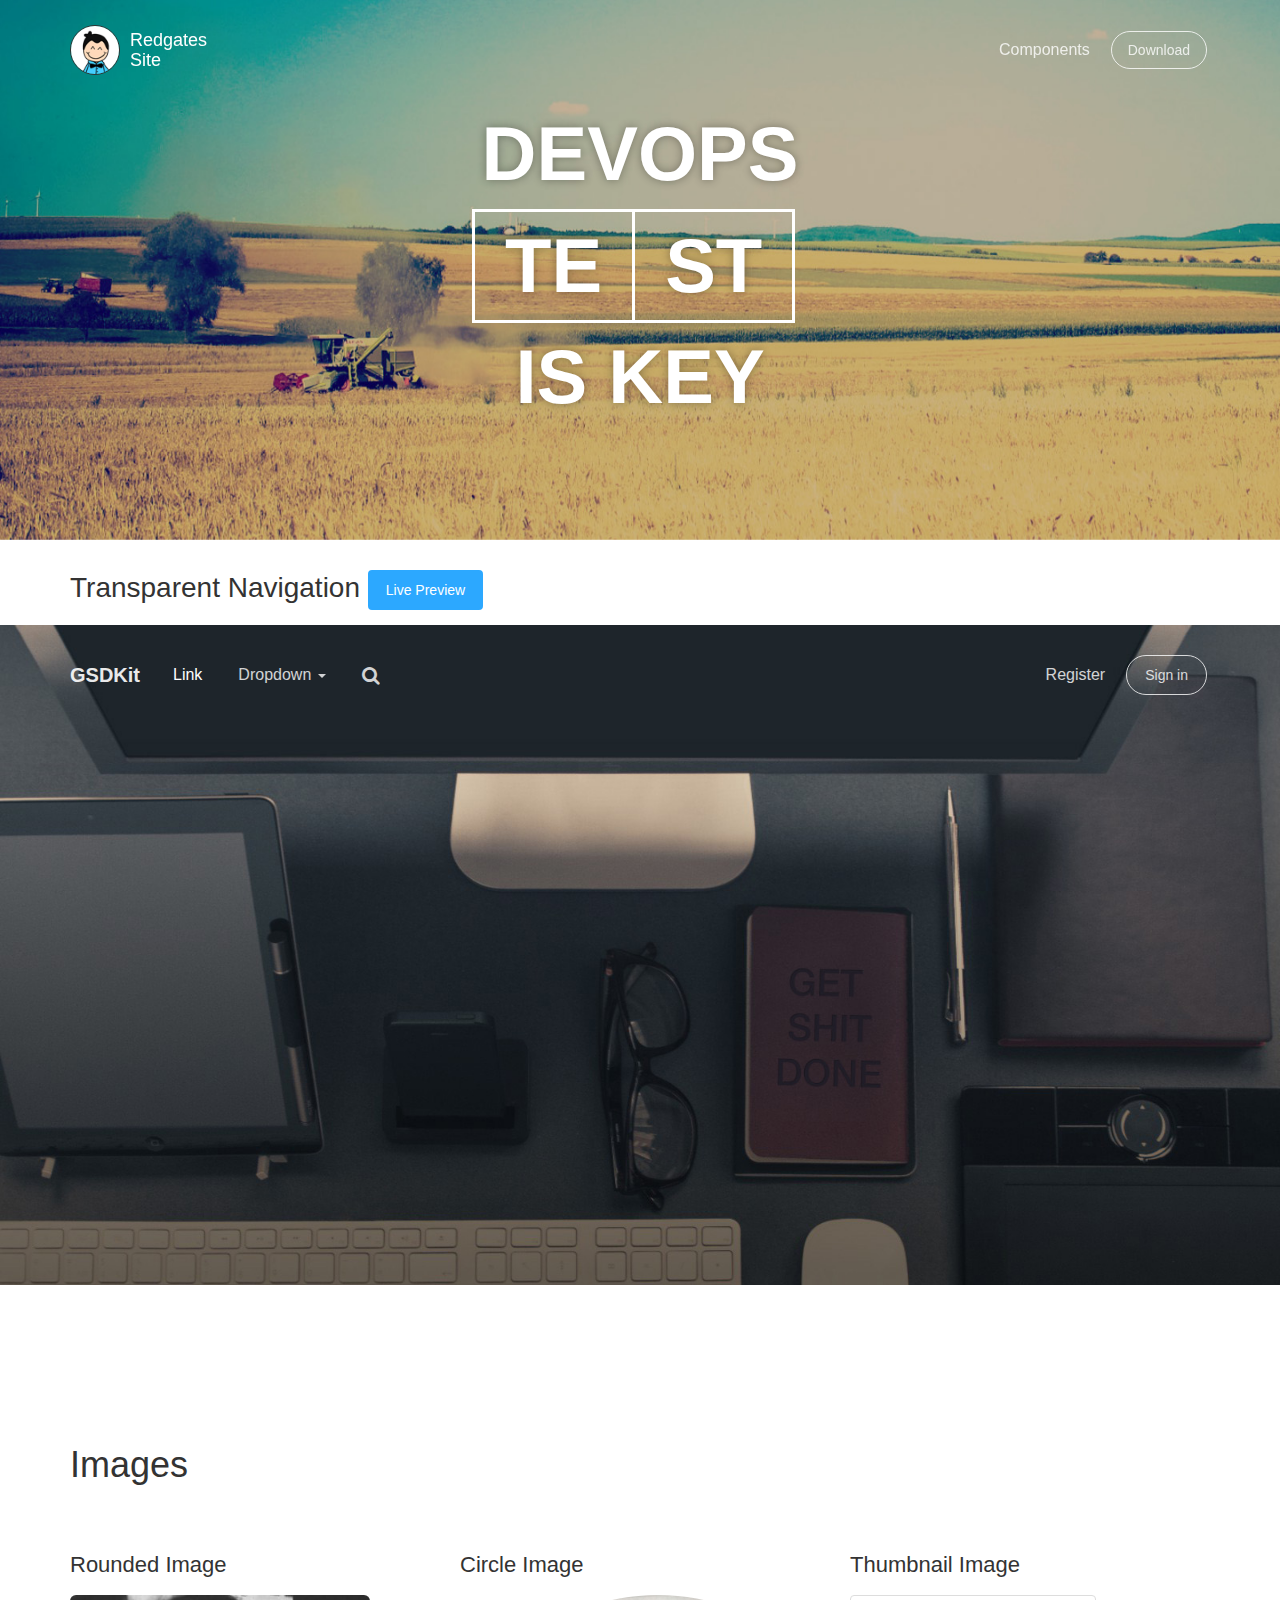
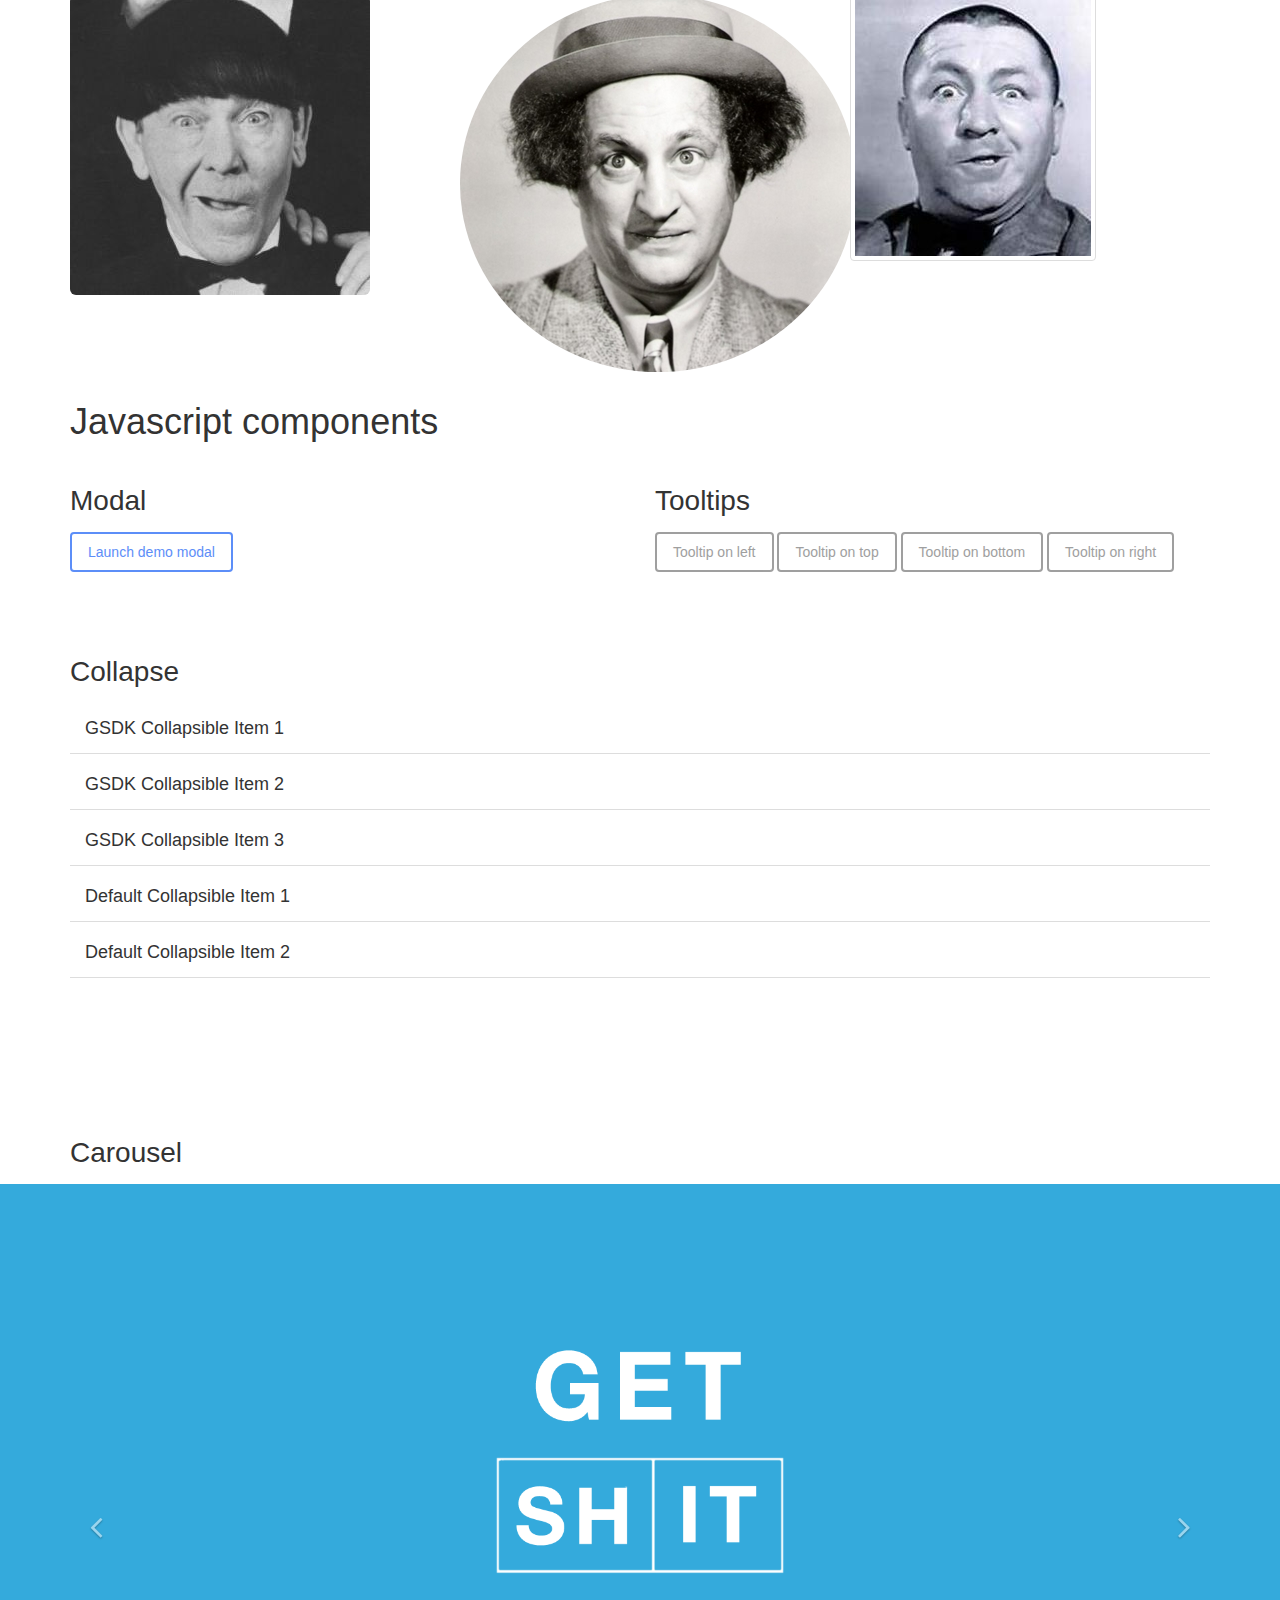
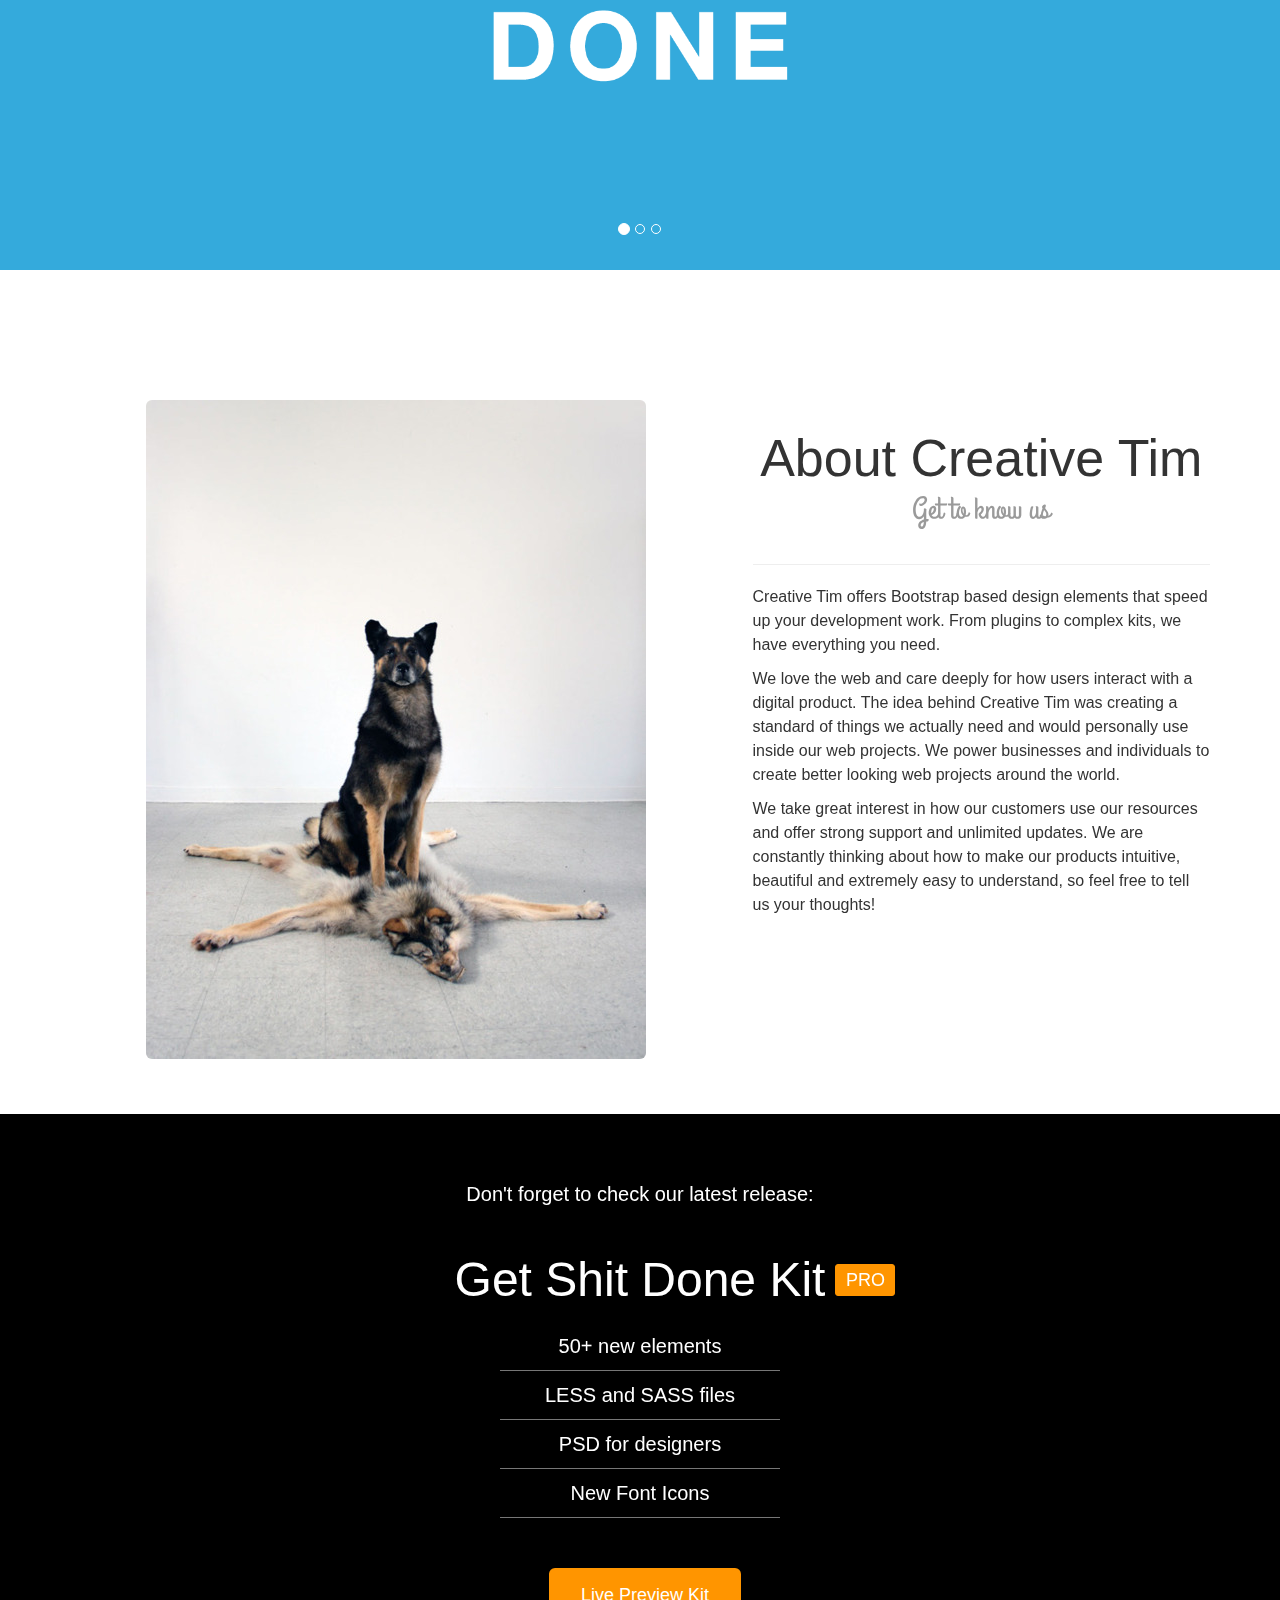
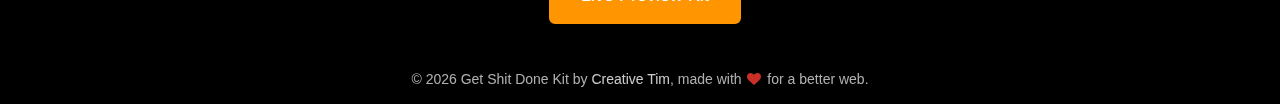
==== commit 46e999e5: "change to jpg" ====
--- a/index.html
+++ b/index.html
@@ -149,17 +149,17 @@
             <div class="row">
                 <div class="col-md-4 col-sm-6">
                     <h4>Rounded Image</h4>
-                    <img src="assets/img/moe.png" alt="Rounded Image" class="img-rounded">
+                    <img src="assets/img/moe.jpg" alt="Rounded Image" class="img-rounded">
                     
                 </div>
                 <div class="col-md-4 col-sm-6">
                     <h4>Circle Image</h4>
-                    <img src="assets/img/larry.png" alt="Circle Image" class="img-circle">
+                    <img src="assets/img/larry.jpg" alt="Circle Image" class="img-circle">
                    
                 </div>
                 <div class="col-md-4 col-sm-6">
                     <h4>Thumbnail Image</h4>
-                    <img src="assets/img/curley.png" alt="Thumbnail Image" class="img-thumbnail">
+                    <img src="assets/img/curley.jpg" alt="Thumbnail Image" class="img-thumbnail">
                     
                 </div>
             </div>
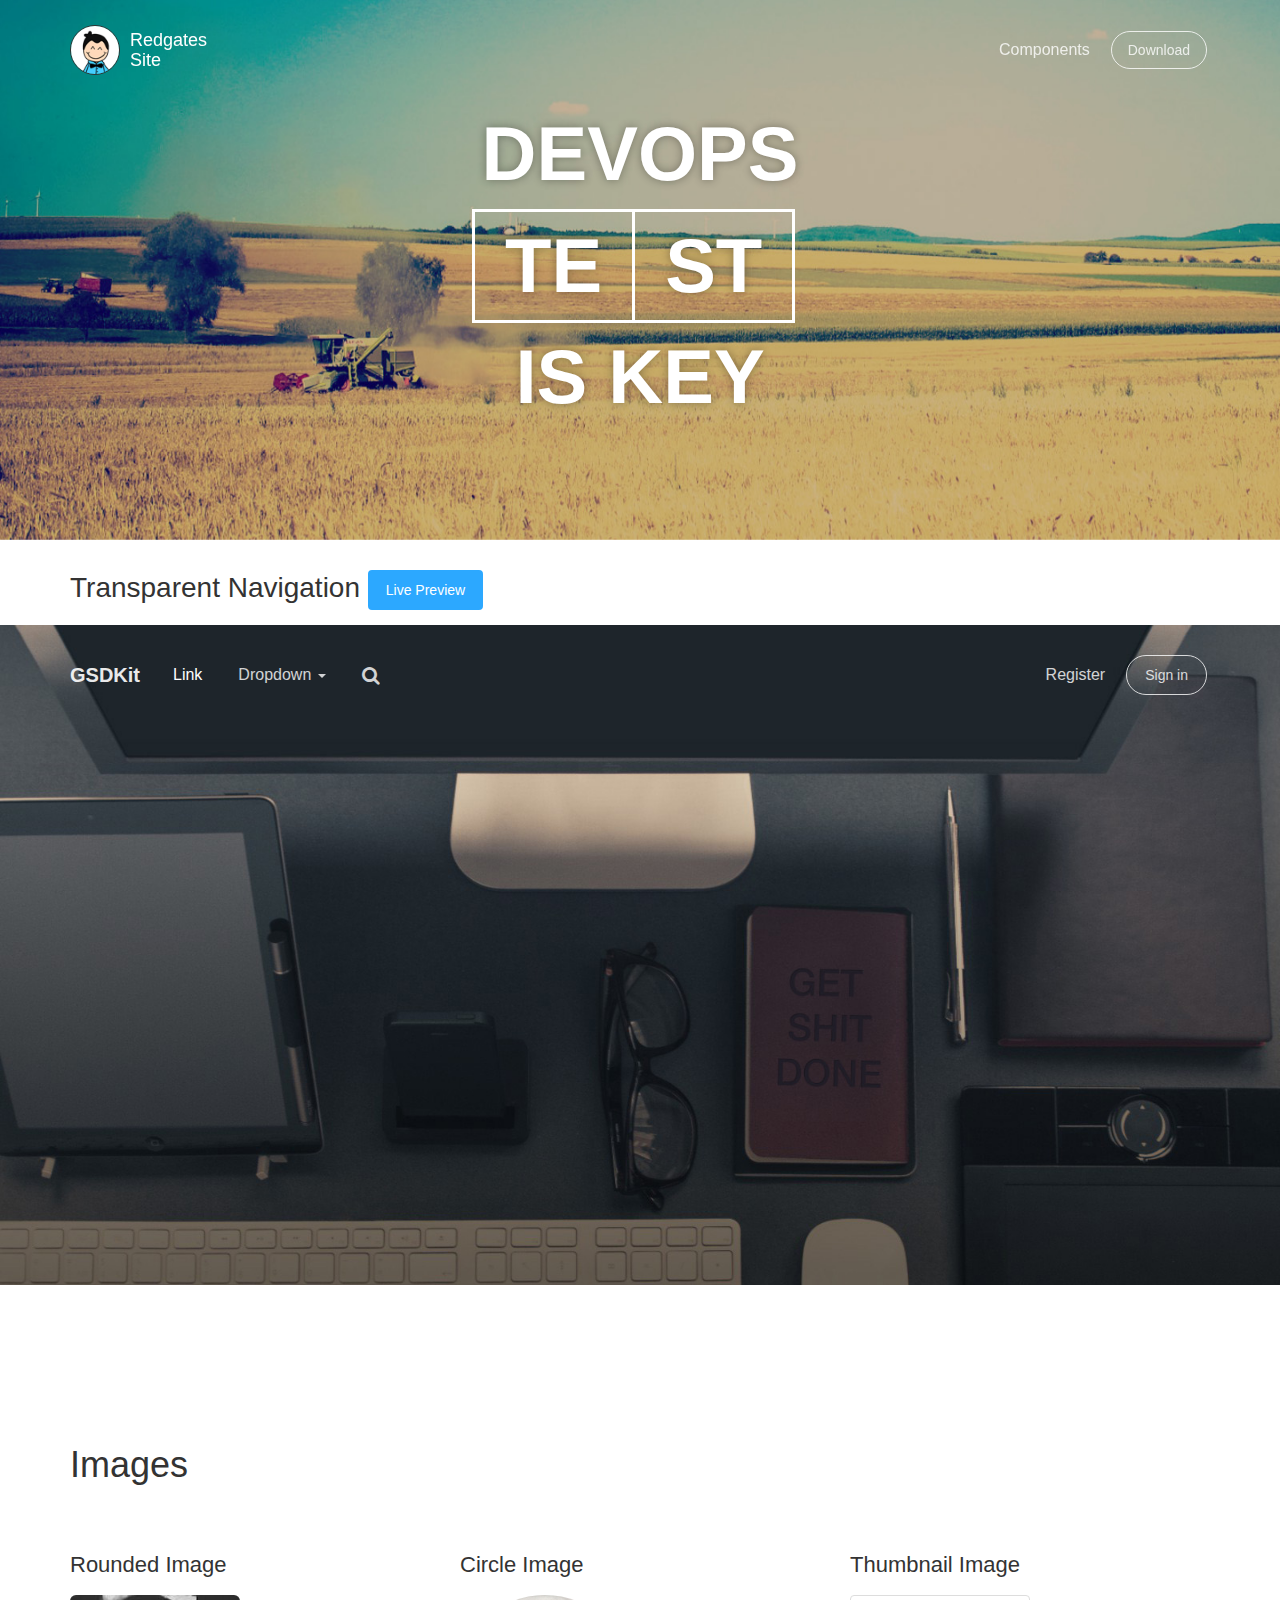
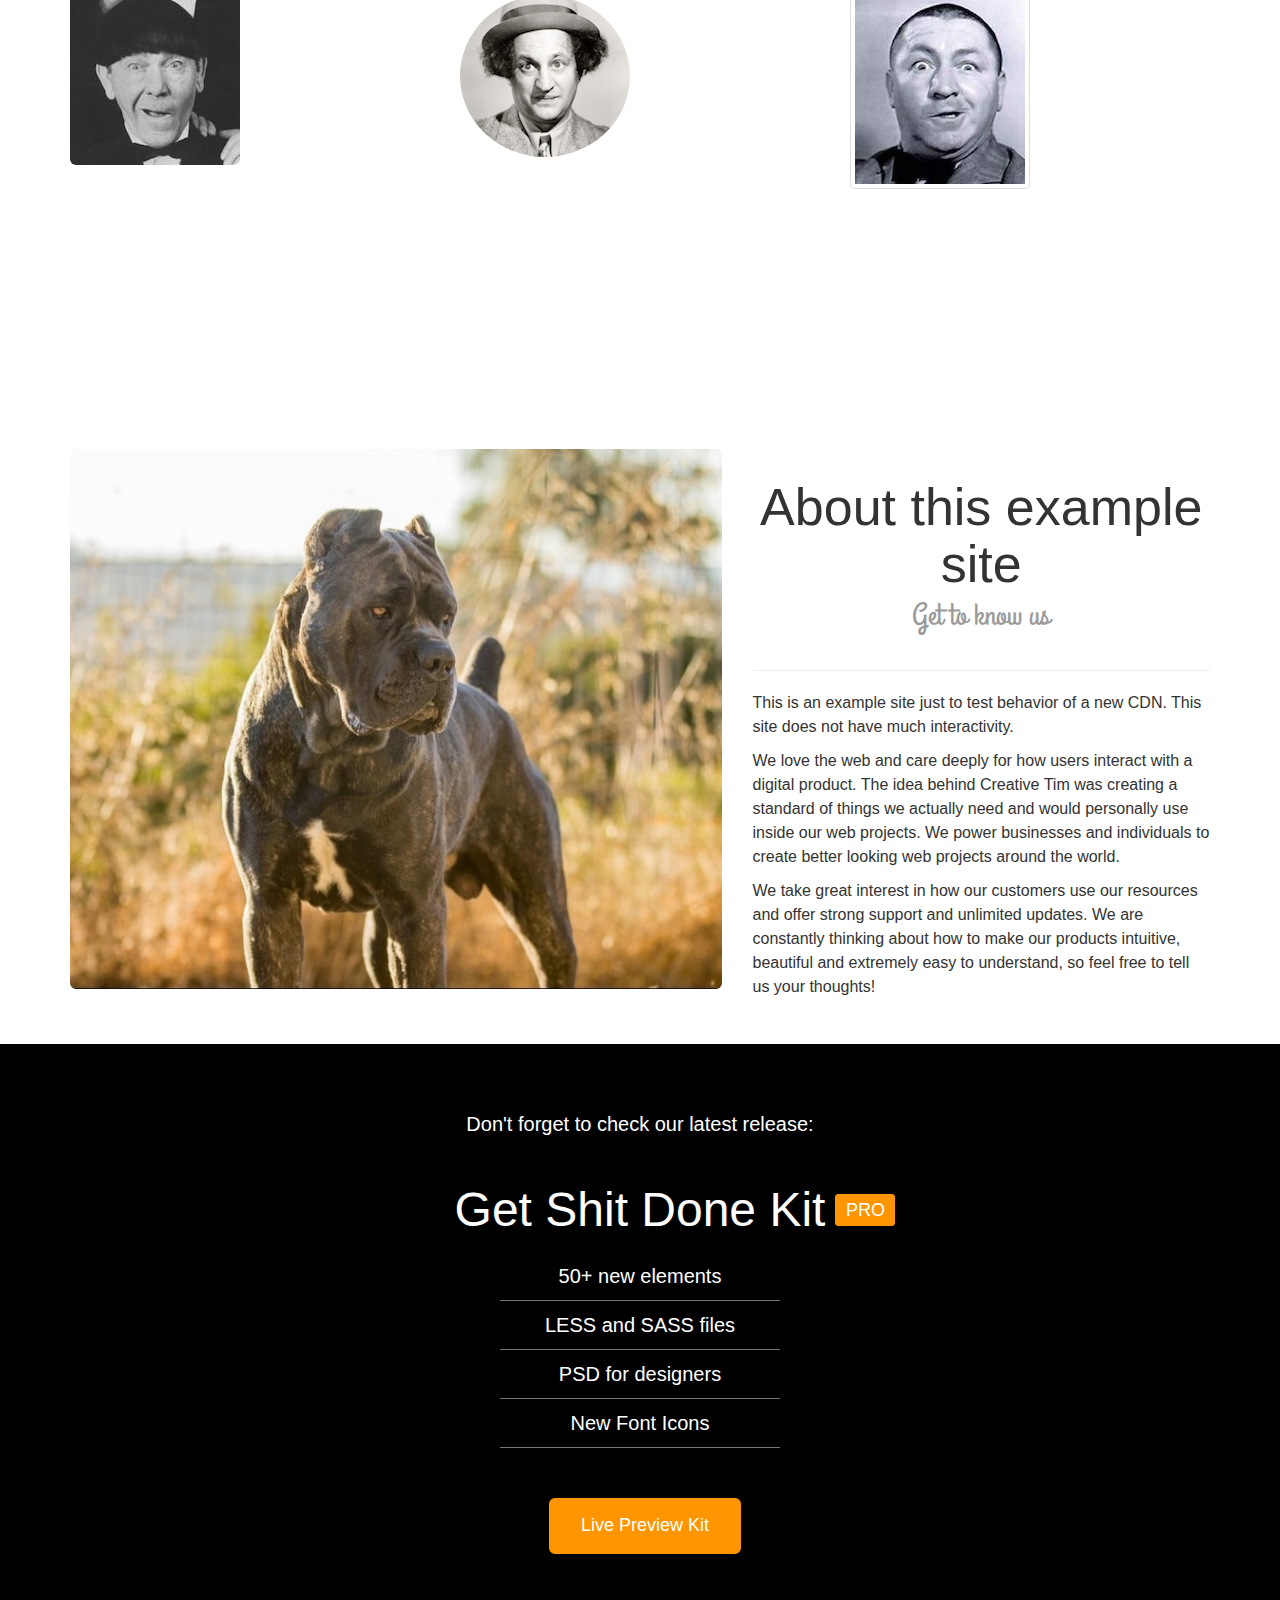
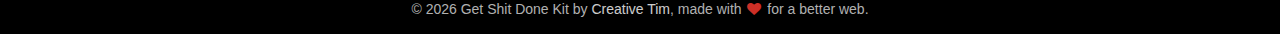
==== commit ef22fe96: "change dog pic" ====
--- a/index.html
+++ b/index.html
@@ -169,186 +169,9 @@
         </div>  
     <!--   end images -->
         
-        <div class="tim-title">
-            <h2>Javascript components</h2>
-        </div>
-        
-        <div class="row">
-            <div class="col-md-6">
-                <div class="tim-title">
-                    <h3>Modal</h3>
-                </div>
-                
-                <!-- Button trigger modal -->
-                <button class="btn btn-primary" data-toggle="modal" data-target="#myModal">
-                  Launch demo modal
-                </button>
-                
-                <!-- Modal -->
-                <div class="modal fade" id="myModal" tabindex="-1" role="dialog" aria-labelledby="myModalLabel" aria-hidden="true">
-                  <div class="modal-dialog">
-                    <div class="modal-content">
-                      <div class="modal-header">
-                        <button type="button" class="close" data-dismiss="modal" aria-hidden="true">&times;</button>
-                        <h4 class="modal-title" id="myModalLabel">Modal title</h4>
-                      </div>
-                      <div class="modal-body">
-                        ...
-                      </div>
-                      <div class="modal-footer">
-                        <button type="button" class="btn btn-default btn-simple" data-dismiss="modal">Close</button>
-                        <div class="divider"></div>
-                        <button type="button" class="btn btn-info btn-simple">Save</button>
-                      </div>
-                    </div>
-                  </div>
-                </div>
-                
-                
-            </div>
-            
-         <!--    end modal -->
-            
-            <div class="col-md-6">
-                <div id="tooltips">
-                    <div class="tim-title">
-                        <h3>Tooltips</h3>
-                    </div>
-                    <button type="button" class="btn btn-default btn-tooltip" data-toggle="tooltip" data-placement="left" title="Tooltip on left">Tooltip on left</button>
-        
-        <button type="button" class="btn btn-default btn-tooltip" data-toggle="tooltip" data-placement="top" title="Tooltip on top">Tooltip on top</button>
-        
-        <button type="button" class="btn btn-default btn-tooltip" data-toggle="tooltip" data-placement="bottom" title="Tooltip on bottom">Tooltip on bottom</button>
-        
-        <button type="button" class="btn btn-default btn-tooltip" data-toggle="tooltip" data-placement="right" title="Tooltip on right">Tooltip on right</button>
-                </div>
-            </div>
-            <div class="clearfix"></div><br><br>
-        <!--     end tooltips -->
-            
-        </div><!--  end row -->
-    
-        <div class="tim-title">
-            <h3>Collapse</h3>
-        </div>
-        <div id="acordeon">
-            
-            <div class="panel-group" id="accordion">
-              <div class="panel panel-default">
-                <div class="panel-heading">
-                  <h4 class="panel-title">
-                    <a data-target="#collapseOne" href="#collapseOne" data-toggle="gsdk-collapse">
-                      GSDK Collapsible Item 1
-                    </a>
-                  </h4>
-                </div>
-                <div id="collapseOne" class="panel-collapse collapse">
-                  <div class="panel-body">
-                    Anim pariatur cliche reprehenderit, enim eiusmod high life accusamus terry richardson ad squid. 3 wolf moon officia aute, non cupidatat skateboard dolor brunch. Food truck quinoa nesciunt laborum eiusmod. Brunch 3 wolf moon tempor, sunt aliqua put a bird on it squid single-origin coffee nulla assumenda shoreditch et. Nihil anim keffiyeh helvetica, craft beer labore wes anderson cred nesciunt sapiente ea proident. Ad vegan excepteur butcher vice lomo. Leggings occaecat craft beer farm-to-table, raw denim aesthetic synth nesciunt you probably haven't heard of them accusamus labore sustainable VHS.
-                  </div>
-                </div>
-              </div>
-              <div class="panel panel-default">
-                <div class="panel-heading">
-                  <h4 class="panel-title">
-                    <a data-target="#collapseTwo" href="#collapseTwo" data-toggle="gsdk-collapse">
-                      GSDK Collapsible Item 2
-                    </a>
-                  </h4>
-                </div>
-                <div id="collapseTwo" class="panel-collapse collapse">
-                  <div class="panel-body">
-                    Anim pariatur cliche reprehenderit, enim eiusmod high life accusamus terry richardson ad squid. 3 wolf moon officia aute, non cupidatat skateboard dolor brunch. Food truck quinoa nesciunt laborum eiusmod. Brunch 3 wolf moon tempor, sunt aliqua put a bird on it squid single-origin coffee nulla assumenda shoreditch et. Nihil anim keffiyeh helvetica, craft beer labore wes anderson cred nesciunt sapiente ea proident. Ad vegan excepteur butcher vice lomo. Leggings occaecat craft beer farm-to-table, raw denim aesthetic synth nesciunt you probably haven't heard of them accusamus labore sustainable VHS.
-                  </div>
-                </div>
-              </div>
-              <div class="panel panel-default">
-                <div class="panel-heading">
-                  <h4 class="panel-title">
-                    <a data-target="#collapseThree" href="#collapseTwo" data-toggle="gsdk-collapse">
-                      GSDK Collapsible Item 3
-                    </a>
-                  </h4>
-                </div>
-                <div id="collapseThree" class="panel-collapse collapse">
-                  <div class="panel-body">
-                    Anim pariatur cliche reprehenderit, enim eiusmod high life accusamus terry richardson ad squid. 3 wolf moon officia aute, non cupidatat skateboard dolor brunch. Food truck quinoa nesciunt laborum eiusmod. Brunch 3 wolf moon tempor, sunt aliqua put a bird on it squid single-origin coffee nulla assumenda shoreditch et. Nihil anim keffiyeh helvetica, craft beer labore wes anderson cred nesciunt sapiente ea proident. Ad vegan excepteur butcher vice lomo. Leggings occaecat craft beer farm-to-table, raw denim aesthetic synth nesciunt you probably haven't heard of them accusamus labore sustainable VHS.
-                  </div>
-                </div>
-              </div>
-              <div class="panel panel-default">
-                <div class="panel-heading">
-                  <h4 class="panel-title">
-                    <a data-toggle="collapse" href="#collapseFour">
-                      Default Collapsible Item 1
-                    </a>
-                  </h4>
-                </div>
-                <div id="collapseFour" class="panel-collapse collapse">
-                  <div class="panel-body">
-                    Anim pariatur cliche reprehenderit, enim eiusmod high life accusamus terry richardson ad squid. 3 wolf moon officia aute, non cupidatat skateboard dolor brunch. Food truck quinoa nesciunt laborum eiusmod. Brunch 3 wolf moon tempor, sunt aliqua put a bird on it squid single-origin coffee nulla assumenda shoreditch et. Nihil anim keffiyeh helvetica, craft beer labore wes anderson cred nesciunt sapiente ea proident. Ad vegan excepteur butcher vice lomo. Leggings occaecat craft beer farm-to-table, raw denim aesthetic synth nesciunt you probably haven't heard of them accusamus labore sustainable VHS.
-                  </div>
-                </div>
-              </div>
-              <div class="panel panel-default">
-                <div class="panel-heading">
-                  <h4 class="panel-title">
-                    <a data-toggle="collapse" href="#collapseFive">
-                      Default Collapsible Item 2
-                    </a>
-                  </h4>
-                </div>
-                <div id="collapseFive" class="panel-collapse collapse">
-                  <div class="panel-body">
-                    Anim pariatur cliche reprehenderit, enim eiusmod high life accusamus terry richardson ad squid. 3 wolf moon officia aute, non cupidatat skateboard dolor brunch. Food truck quinoa nesciunt laborum eiusmod. Brunch 3 wolf moon tempor, sunt aliqua put a bird on it squid single-origin coffee nulla assumenda shoreditch et. Nihil anim keffiyeh helvetica, craft beer labore wes anderson cred nesciunt sapiente ea proident. Ad vegan excepteur butcher vice lomo. Leggings occaecat craft beer farm-to-table, raw denim aesthetic synth nesciunt you probably haven't heard of them accusamus labore sustainable VHS.
-                  </div>
-                </div>
-              </div>
-            </div>
-            
-        </div><!--  end acordeon -->
-        
         <div class="space"></div>
-        <div class="tim-title">
-            <h3>Carousel</h3>
-        </div>
-    </div>
-</div>
-<div id="carousel">
-    <!--    
-            IMPORTANT - This carousel can have a special class for a smooth transition "gsdk-transition". Since javascript cannot be overwritten, if you want to use it, you can use the bootstrap.js or bootstrap.min.js from the GSDKit or you can open your bootstrap.js file, search for "emulateTransitionEnd(600)" and change it with "emulateTransitionEnd(1200)"     
-            
-    -->
-    <div id="carousel-example-generic" class="carousel slide" data-ride="carousel">
-      <!-- Indicators -->
-      <ol class="carousel-indicators">
-        <li data-target="#carousel-example-generic" data-slide-to="0" class="active"></li>
-        <li data-target="#carousel-example-generic" data-slide-to="1"></li>
-        <li data-target="#carousel-example-generic" data-slide-to="2"></li>
-      </ol>
-    
-      <!-- Wrapper for slides -->
-      <div class="carousel-inner">
-        <div class="item active">
-          <img src="assets/img/carousel_blue.png" alt="Awesome Image">
-        </div>
-        <div class="item">
-          <img src="assets/img/carousel_green.png" alt="Awesome Image">
-        </div>
-        <div class="item">
-          <img src="assets/img/carousel_red.png" alt="Awesome Image">
-        </div>
-      </div>
-    
-      <!-- Controls -->
-      <a class="left carousel-control" href="#carousel-example-generic" data-slide="prev">
-        <span class="fa fa-angle-left"></span>
-      </a>
-      <a class="right carousel-control" href="#carousel-example-generic" data-slide="next">
-        <span class="fa fa-angle-right"></span>
-      </a>
-    </div>
-</div> <!-- end carousel -->
+    </div>
+</div>
 <div class="main">
     <div class="container tim-container">
         <div id="extras">
@@ -356,16 +179,16 @@
             <div class="row">
                 <div class="col-md-7 col-md-offset-0 col-sm-10 col-sm-offset-1">
                     <div class="text-center">
-                        <img src="assets/img/dulau.jpg" alt="Rounded Image" class="img-rounded img-responsive img-dog">
+                        <img src="assets/img/corso.jpg" alt="Rounded Image" class="img-rounded img-responsive img-dog">
                     </div>
                 </div>
                 <div class="col-md-5 col-sm-12">
-                                <h1 class="text-center">About Creative Tim
-                                
+                                <h1 class="text-center">About this example site
                                 <small class="subtitle">Get to know us</small></h1>
                                 <hr>
                                 <p>
-                                Creative Tim offers Bootstrap based design elements that speed up your development work. From plugins to complex kits, we have everything you need. 
+This is an example site just to test behavior of a new CDN.
+This site does not have much interactivity.
                                 </p>
                                 <p>
                                     We love the web and care deeply for how users interact with a digital product. The idea behind Creative Tim was creating a standard of things we actually need and would personally use inside our web projects. We power businesses and individuals to create better looking web projects around the world.
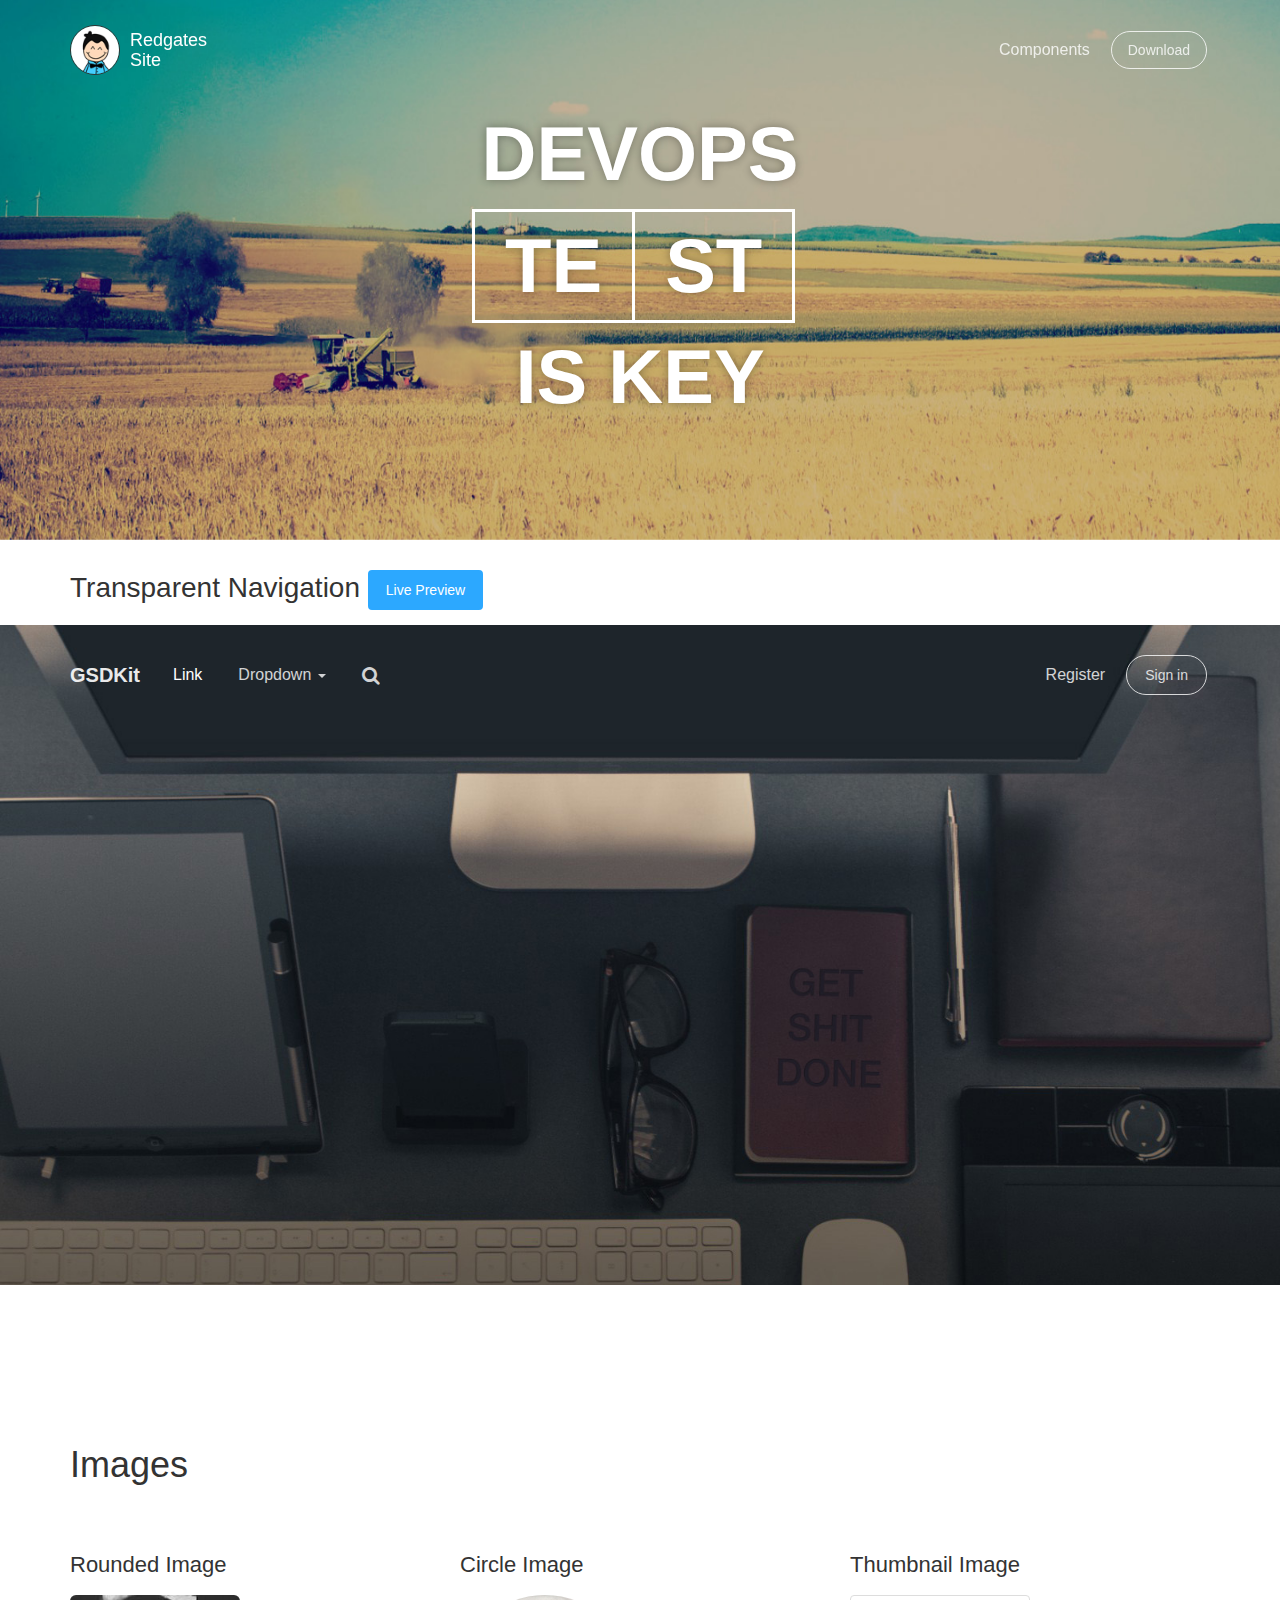
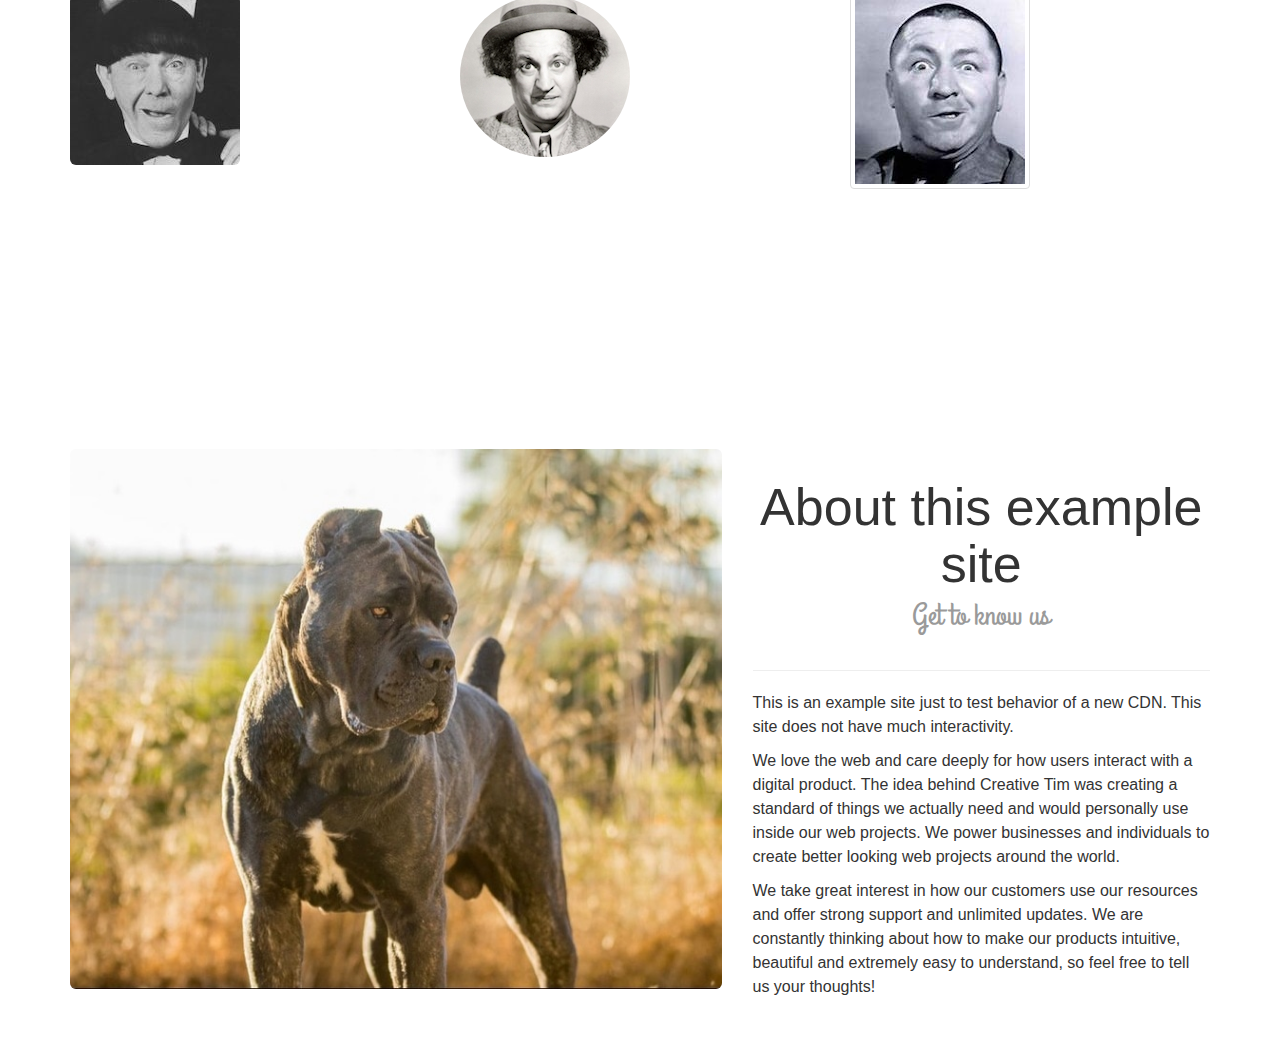
==== commit 5649bfe8: "remove more stuff" ====
--- a/index.html
+++ b/index.html
@@ -211,41 +211,6 @@
 
 <div class="parallax-pro">
     <div class="img-src" style="background-image: url('http://get-shit-done-pro.herokuapp.com/assets/img/bg6.jpg');"></div>
-    <div class="container">
-        <div class="row">
-            <div class="col-md-12 text-center">
-                <h1>
-                    <small>
-                       Don't forget to check our latest release:<a>
-                    </small>
-                </h1>
-            </div>
-            <div class="col-md-6 col-md-offset-3 col-md-12 text-center">
-                <h1 class="hello text-center">
-                   <a href="http://gsdk.creative-tim.com">Get Shit Done Kit <span class="label label-warning"> Pro</span></a>
-                   <small>
-                    <ul class="list-unstyled">
-                        <li>50+ new elements</li>
-                        <li>LESS and SASS files</li>
-                        <li>PSD for designers</li>
-                        <li>New Font Icons </li>
-                    </ul>
-                    </small>
-                </h1>
-                 <div class="actions">
-                     <a class="btn btn-lg btn-warning btn-fill" href="http://gsdk.creative-tim.com/?ref=get-shit-done">Live Preview Kit</a>
-                </div>
-            </div>
-        </div>
-        <div class="space-30"></div>
-        <div class="row">
-             <div class="col-md-12 text-center">
-                <div class="credits">
-                    &copy; <script>document.write(new Date().getFullYear())</script> Get Shit Done Kit by <a href="http://creative-tim.com"> Creative Tim</a>, made with <i class="fa fa-heart heart" alt="love"></i> for a better web.
-                </div>
-            </div>
-        </div>
-    </div>
 
 </div>
 
